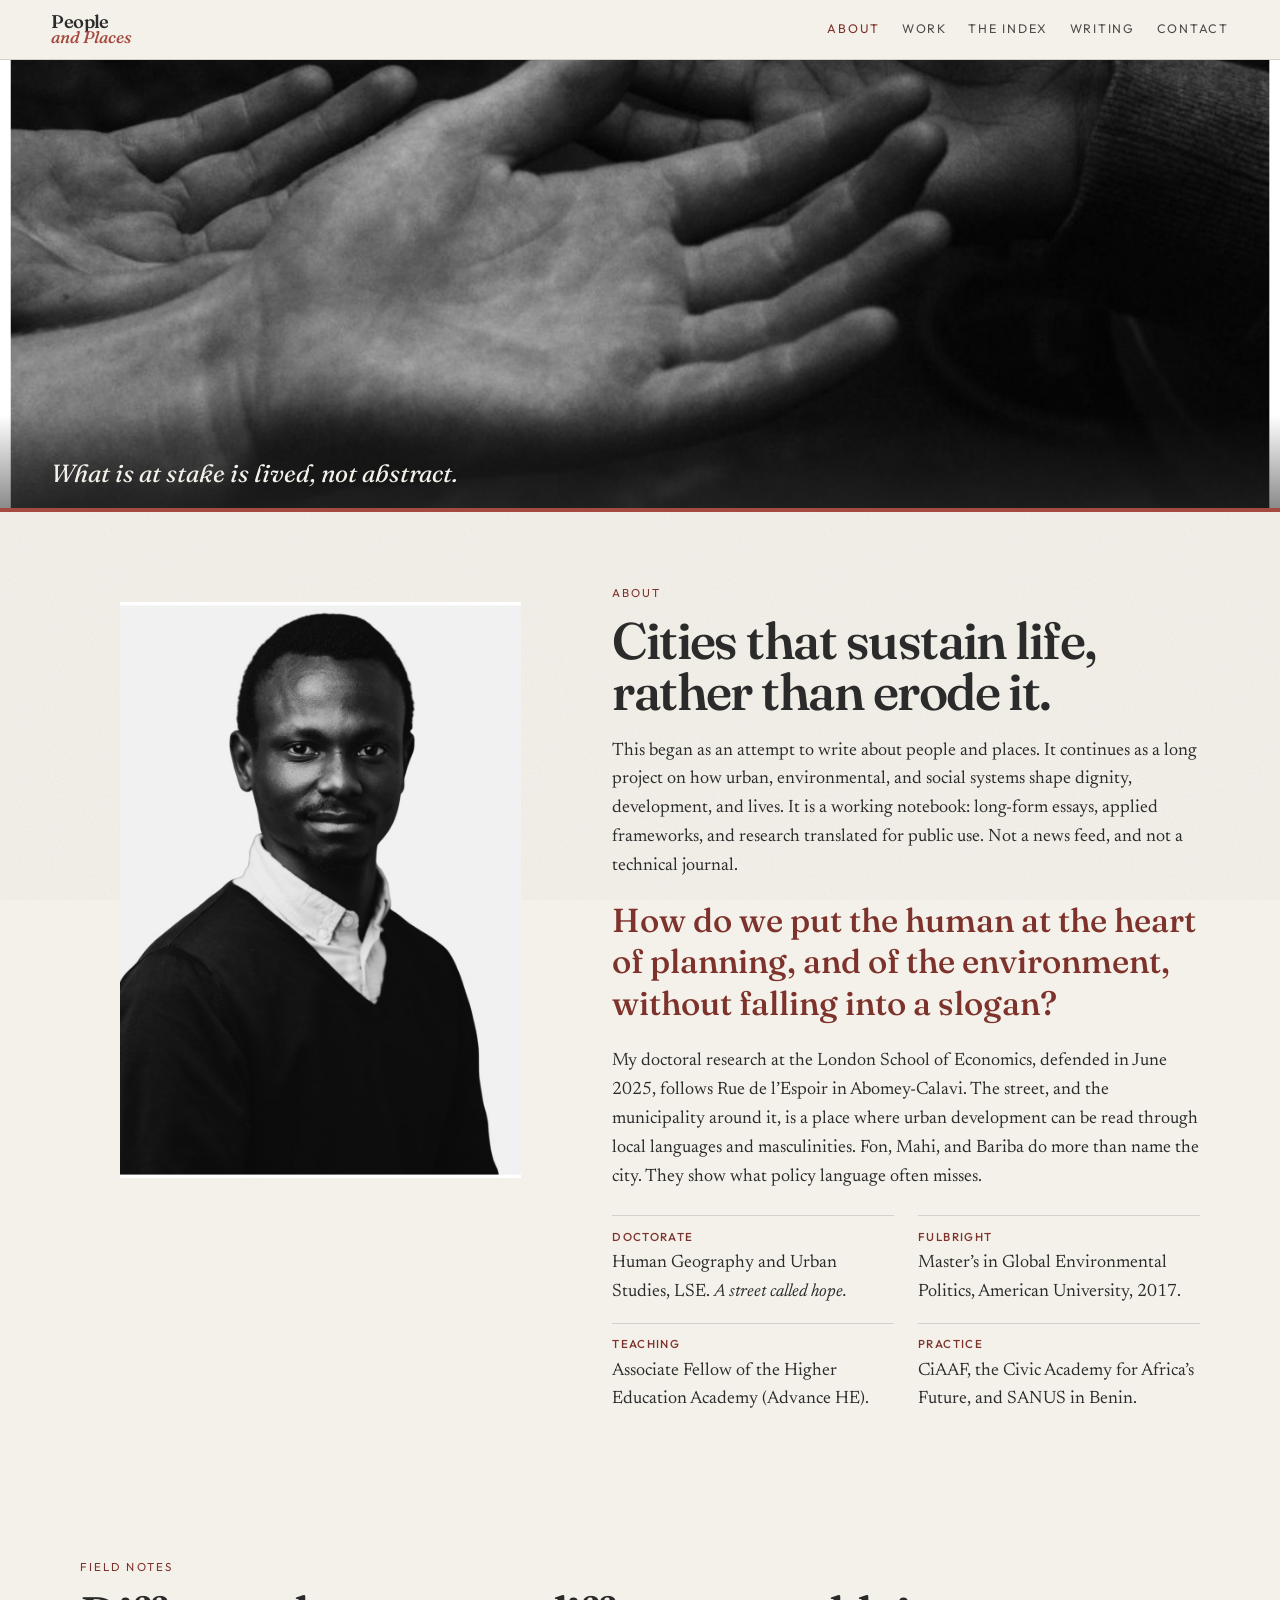
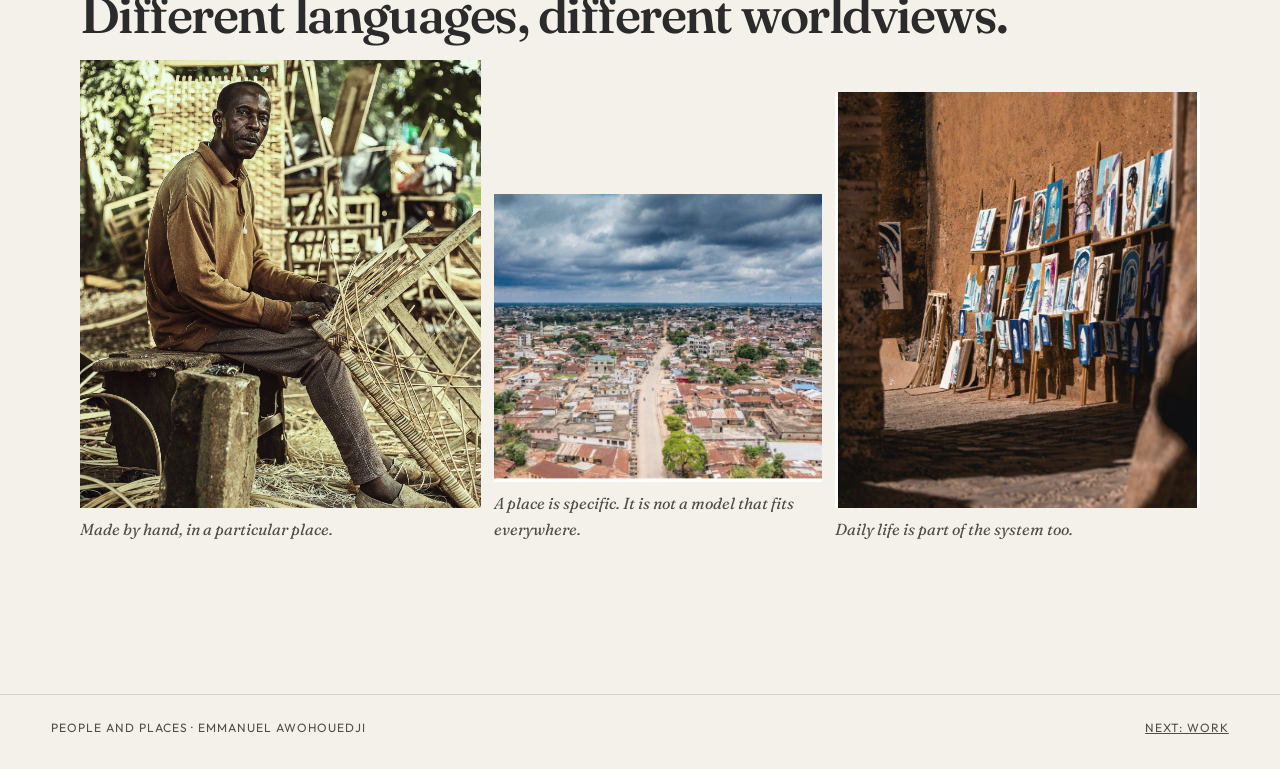
==== about.html @ 2963d398 "Add the People and Places personal site. Publish the multipage site built from the Tusso brief, with" ====
<!DOCTYPE html>
<html lang="en">
<head>
  <meta charset="utf-8">
  <meta name="viewport" content="width=device-width, initial-scale=1">
  <title>About — People and Places</title>
  <meta name="description" content="Emmanuel Awohouedji writes on people, places, and cities that sustain life. PhD in Human Geography and Urban Studies at the LSE.">
  <link rel="icon" href="favicon.svg" type="image/svg+xml">
  <link rel="preconnect" href="https://fonts.googleapis.com">
  <link rel="preconnect" href="https://fonts.gstatic.com" crossorigin>
  <link href="https://fonts.googleapis.com/css2?family=Fraunces:ital,opsz,wght@0,9..144,500;0,9..144,560;1,9..144,480;1,9..144,560&family=Newsreader:ital,opsz,wght@0,6..72,400;0,6..72,500;1,6..72,400&family=Outfit:wght@400;500&display=swap" rel="stylesheet">
  <link rel="stylesheet" href="styles.css">
</head>
<body>
  <a class="skip" href="#content">Skip to content</a>
  <header class="site">
    <a class="brand" href="index.html">
      <span class="brand-people">People</span>
      <span class="brand-places">and Places</span>
    </a>
    <button class="nav-toggle" type="button" aria-expanded="false" aria-controls="site-nav">Menu</button>
    <nav class="site-nav" id="site-nav">
      <a href="about.html" aria-current="page">About</a>
      <a href="work.html">Work</a>
      <a href="ppi.html">The Index</a>
      <a href="writing.html">Writing</a>
      <a href="contact.html">Contact</a>
    </nav>
  </header>

  <main id="content" class="page">
    <figure class="accroche">
      <img class="hands" src="assets/hands.jpg" width="952" height="1186" alt="Open hands gathered in a circle">
      <figcaption>What is at stake is lived, not abstract.</figcaption>
    </figure>
    <section>
      <div class="wrap split">
        <figure class="about-photo">
          <img src="assets/portrait-b.jpg" width="952" height="1326" alt="Emmanuel Awohouedji, in a dark sweater and white shirt">
        </figure>
        <div class="about-copy">
          <p class="section-label">About</p>
          <h2>Cities that sustain life, rather than erode it.</h2>
          <p>This began as an attempt to write about people and places. It continues as a long project on how urban, environmental, and social systems shape dignity, development, and lives. It is a working notebook: long-form essays, applied frameworks, and research translated for public use. Not a news feed, and not a technical journal.</p>
          <p class="pull">How do we put the human at the heart of planning, and of the environment, without falling into a slogan?</p>
          <p>My doctoral research at the London School of Economics, defended in June 2025, follows Rue de l’Espoir in Abomey-Calavi. The street, and the municipality around it, is a place where urban development can be read through local languages and masculinities. Fon, Mahi, and Bariba do more than name the city. They show what policy language often misses.</p>
          <ul class="facts">
            <li><strong>Doctorate</strong> Human Geography and Urban Studies, LSE. <em>A street called hope.</em></li>
            <li><strong>Fulbright</strong> Master’s in Global Environmental Politics, American University, 2017.</li>
            <li><strong>Teaching</strong> Associate Fellow of the Higher Education Academy (Advance HE).</li>
            <li><strong>Practice</strong> CiAAF, the Civic Academy for Africa’s Future, and SANUS in Benin.</li>
          </ul>
        </div>
      </div>
    </section>

    <section>
      <div class="wrap">
        <p class="section-label">Field notes</p>
        <h2>Different languages, different worldviews.</h2>
        <div class="places">
          <figure>
            <img src="assets/weaver.jpg" width="1600" height="2000" alt="A man weaving a wooden frame outdoors">
            <figcaption>Made by hand, in a particular place.</figcaption>
          </figure>
          <figure>
            <img src="assets/skyline.jpg" width="952" height="620" alt="Aerial view of a dense city of low buildings and red roofs">
            <figcaption>A place is specific. It is not a model that fits everywhere.</figcaption>
          </figure>
          <figure>
            <img src="assets/alley.jpg" width="952" height="1420" alt="Paintings displayed along a sunlit earthen wall">
            <figcaption>Daily life is part of the system too.</figcaption>
          </figure>
        </div>
      </div>
    </section>
  </main>

  <footer class="site">
    <span>People and Places · Emmanuel Awohouedji</span>
    <a href="work.html">Next: Work</a>
  </footer>
  <script src="site.js"></script>
</body>
</html>
---- styles.css ----
:root {
  --paper: #f4f1ea;
  --paper-2: #ebe4d8;
  --ink: #2b2b2b;
  --ink-soft: #514c47;
  --clay: #a44a3f;
  --clay-deep: #7d332b;
  --line: rgba(43, 43, 43, 0.16);
  --sage: #6f7d68;
  --sand: #b08968;
  --slate: #5e6d7a;
  --shadow: 0 24px 60px rgba(43, 43, 43, 0.12);
  --serif: "Fraunces", "Iowan Old Style", Palatino, serif;
  --text: "Newsreader", "Iowan Old Style", Palatino, serif;
  --sans: "Outfit", "Avenir Next", sans-serif;
  --pad: clamp(1.25rem, 4vw, 3.5rem);
  --max: 1120px;
}

* { box-sizing: border-box; }

html { scroll-behavior: smooth; }

body {
  margin: 0;
  color: var(--ink);
  background: var(--paper);
  font-family: var(--text);
  font-size: 1.125rem;
  line-height: 1.6;
  font-optical-sizing: auto;
}

body::before {
  content: "";
  pointer-events: none;
  position: fixed;
  inset: 0;
  opacity: 0.35;
  background-image: url("data:image/svg+xml,%3Csvg xmlns='http://www.w3.org/2000/svg' width='180' height='180'%3E%3Cfilter id='n'%3E%3CfeTurbulence type='fractalNoise' baseFrequency='.85' numOctaves='2' stitchTiles='stitch'/%3E%3C/filter%3E%3Crect width='180' height='180' filter='url(%23n)' opacity='.35'/%3E%3C/svg%3E");
  mix-blend-mode: multiply;
  z-index: 0;
}

a { color: inherit; }

img { max-width: 100%; display: block; }

.skip {
  position: absolute;
  left: 1rem;
  top: -4rem;
  background: var(--ink);
  color: var(--paper);
  padding: 0.6rem 0.9rem;
  z-index: 20;
}

.skip:focus { top: 1rem; }

.wrap {
  width: min(var(--max), calc(100% - var(--pad) * 2));
  margin-inline: auto;
}

header.site {
  position: sticky;
  top: 0;
  z-index: 10;
  display: flex;
  align-items: center;
  justify-content: space-between;
  gap: 1rem;
  padding: 0.85rem var(--pad);
  background: rgba(244, 241, 234, 0.9);
  backdrop-filter: blur(10px);
  border-bottom: 1px solid var(--line);
}

.brand {
  text-decoration: none;
  display: flex;
  flex-direction: column;
  line-height: 0.9;
}

.brand-people {
  font-family: var(--serif);
  font-weight: 560;
  font-size: 1.15rem;
  letter-spacing: -0.03em;
}

.brand-places {
  font-family: var(--serif);
  font-style: italic;
  font-weight: 500;
  color: var(--clay);
  font-size: 1.05rem;
}

.nav-toggle {
  display: none;
  font-family: var(--sans);
  letter-spacing: 0.12em;
  text-transform: uppercase;
  font-size: 0.72rem;
  background: transparent;
  border: 1px solid var(--ink);
  padding: 0.55rem 0.75rem;
  color: var(--ink);
}

nav.site-nav {
  display: flex;
  gap: 1.35rem;
  align-items: center;
}

nav.site-nav a {
  font-family: var(--sans);
  font-size: 0.78rem;
  letter-spacing: 0.14em;
  text-transform: uppercase;
  text-decoration: none;
  color: var(--ink-soft);
}

nav.site-nav a:hover,
nav.site-nav a[aria-current="page"] { color: var(--clay-deep); }

.accroche {
  position: relative;
  z-index: 1;
  margin: 0;
  border-bottom: 4px solid var(--clay);
}

.accroche img {
  width: 100%;
  height: clamp(15rem, 42vw, 28rem);
  object-fit: cover;
}

.accroche img.face { object-position: center 16%; }
.accroche img.hands { object-position: center 42%; }
.accroche img.boat { object-position: center 35%; }
.accroche.plain img {
  height: auto;
  max-height: 70vh;
  object-fit: contain;
  background: var(--paper);
}

.accroche.plain figcaption {
  position: static;
  background: none;
  color: var(--ink-soft);
  padding: 0.8rem var(--pad) 0;
}
.accroche img.wall { object-position: center 42%; }
.accroche img.city { object-position: center 62%; }

.accroche figcaption {
  position: absolute;
  left: 0;
  right: 0;
  bottom: 0;
  margin: 0;
  padding: 2.4rem var(--pad) 0.9rem;
  background: linear-gradient(transparent, rgba(43, 43, 43, 0.55));
  color: var(--paper);
  font-family: var(--serif);
  font-style: italic;
  font-size: clamp(1.15rem, 2vw, 1.55rem);
}

.hero {
  display: grid;
  grid-template-columns: minmax(0, 1.15fr) minmax(0, 0.85fr);
  gap: clamp(2rem, 5vw, 4.5rem);
  align-items: center;
  padding: clamp(2.5rem, 6vw, 5rem) 0 3rem;
  position: relative;
  z-index: 1;
}

.hero.solo { grid-template-columns: minmax(0, 40rem); }

.kicker {
  font-family: var(--sans);
  letter-spacing: 0.18em;
  text-transform: uppercase;
  font-size: 0.74rem;
  color: var(--clay-deep);
  margin: 0 0 1rem;
}

h1, h2, h3 { font-family: var(--serif); font-weight: 560; letter-spacing: -0.03em; }

.hero h1 {
  font-size: clamp(3.4rem, 7.4vw, 6.6rem);
  line-height: 0.88;
  margin: 0 0 1.25rem;
  font-weight: 560;
}

.hero h1 em {
  font-style: italic;
  font-weight: 480;
  color: var(--clay);
}

.lede {
  font-size: clamp(1.2rem, 2vw, 1.45rem);
  line-height: 1.45;
  max-width: 38rem;
  margin: 0 0 1.5rem;
}

.fon {
  font-family: var(--serif);
  font-style: italic;
  color: var(--ink-soft);
  margin: 1.4rem 0 0;
}

.fon span { color: var(--clay-deep); }

.actions { display: flex; flex-wrap: wrap; gap: 0.8rem; }

.btn {
  display: inline-flex;
  align-items: center;
  justify-content: center;
  text-decoration: none;
  font-family: var(--sans);
  letter-spacing: 0.08em;
  text-transform: uppercase;
  font-size: 0.75rem;
  padding: 0.9rem 1.15rem;
  border: 1px solid var(--ink);
  background: var(--ink);
  color: var(--paper);
}

.btn.ghost {
  background: transparent;
  color: var(--ink);
}

.btn:hover { background: var(--clay); border-color: var(--clay); color: #fff; }
.btn.ghost:hover { background: var(--clay); color: #fff; }

.portrait-frame {
  position: relative;
  margin-left: 1.2rem;
}

.portrait-frame::before {
  content: "";
  position: absolute;
  inset: 1.1rem -1rem -1rem 1.2rem;
  background: var(--clay);
  z-index: 0;
}

.portrait-frame img {
  position: relative;
  z-index: 1;
  width: 100%;
  height: min(72vh, 38rem);
  object-fit: cover;
  object-position: center 22%;
  filter: grayscale(1) contrast(1.05);
}

.caption {
  position: relative;
  z-index: 1;
  margin: 0.8rem 0 0;
  font-family: var(--sans);
  font-size: 0.72rem;
  letter-spacing: 0.14em;
  text-transform: uppercase;
  color: var(--ink-soft);
}

.meta-row {
  display: flex;
  flex-wrap: wrap;
  gap: 0.6rem 1.4rem;
  border-top: 1px solid var(--line);
  border-bottom: 1px solid var(--line);
  padding: 0.9rem 0;
  margin: 0;
  list-style: none;
  font-family: var(--sans);
  font-size: 0.78rem;
  letter-spacing: 0.08em;
  text-transform: uppercase;
  color: var(--ink-soft);
  position: relative;
  z-index: 1;
}

section { position: relative; z-index: 1; padding: clamp(2.5rem, 6vw, 4.5rem) 0; }

.page {
  position: relative;
  z-index: 1;
  padding-bottom: clamp(3rem, 7vw, 5rem);
}

.routes {
  list-style: none;
  margin: clamp(2rem, 5vw, 3.5rem) 0 0;
  padding: 0;
  border-top: 1px solid var(--line);
}

.routes a {
  display: grid;
  grid-template-columns: 4.5rem 1fr auto;
  gap: 1rem;
  align-items: baseline;
  text-decoration: none;
  padding: 1.15rem 0;
  border-bottom: 1px solid var(--line);
}

.routes a:hover h2 { color: var(--clay); }

.routes h2 {
  margin: 0;
  font-size: clamp(1.6rem, 2.5vw, 2.1rem);
}

.routes p { margin: 0.15rem 0 0; color: var(--ink-soft); }

.routes .go {
  font-family: var(--sans);
  font-size: 0.72rem;
  letter-spacing: 0.12em;
  text-transform: uppercase;
  color: var(--clay-deep);
}

.section-label {
  font-family: var(--sans);
  letter-spacing: 0.18em;
  text-transform: uppercase;
  font-size: 0.72rem;
  color: var(--clay-deep);
  margin: 0 0 0.8rem;
}

h2 {
  font-size: clamp(2.2rem, 4vw, 3.5rem);
  line-height: 1;
  margin: 0 0 1.2rem;
}

.split {
  display: grid;
  grid-template-columns: 0.9fr 1.1fr;
  gap: clamp(1.5rem, 4vw, 4rem);
  align-items: start;
}

.about-copy p { margin-top: 0; }

.pull {
  font-family: var(--serif);
  font-size: clamp(1.6rem, 2.6vw, 2.15rem);
  line-height: 1.25;
  font-weight: 500;
  margin: 1.5rem 0;
  color: var(--clay-deep);
}

.about-photo img {
  width: 100%;
  height: min(70vh, 36rem);
  object-fit: cover;
  object-position: center 20%;
  filter: grayscale(1);
}

.facts {
  display: grid;
  grid-template-columns: 1fr 1fr;
  gap: 1rem 1.5rem;
  margin: 1.5rem 0 0;
  padding: 0;
  list-style: none;
}

.facts li {
  border-top: 1px solid var(--line);
  padding-top: 0.7rem;
}

.facts strong {
  display: block;
  font-family: var(--sans);
  font-weight: 500;
  font-size: 0.72rem;
  letter-spacing: 0.12em;
  text-transform: uppercase;
  color: var(--clay-deep);
  margin-bottom: 0.2rem;
}

.places {
  display: grid;
  grid-template-columns: 1.1fr 0.9fr 1fr;
  gap: 0.8rem;
  align-items: end;
}

.places figure { margin: 0; }

.places img {
  width: 100%;
  height: 22rem;
  object-fit: cover;
  filter: grayscale(0.25);
}

.places figure:nth-child(1) img { height: 28rem; object-position: center 40%; }
.places figure:nth-child(2) img { height: 18rem; margin-top: 2.5rem; object-position: center 60%; }
.places figure:nth-child(3) img { height: 26rem; object-position: center 45%; }

.places figcaption {
  font-family: var(--serif);
  font-style: italic;
  font-size: 1rem;
  margin-top: 0.55rem;
  color: var(--ink-soft);
}

.work-list { display: grid; gap: 0; }

.work-item {
  display: grid;
  grid-template-columns: 5rem 1fr 16rem;
  gap: 1.5rem;
  padding: 2rem 0;
  border-top: 1px solid var(--line);
  text-decoration: none;
}

.work-item:last-child { border-bottom: 1px solid var(--line); }

.num {
  font-family: var(--serif);
  font-style: italic;
  font-size: 1.8rem;
  color: var(--clay);
}

.work-item h3 {
  margin: 0 0 0.45rem;
  font-size: 1.8rem;
}

.work-item p { margin: 0 0 0.8rem; color: var(--ink-soft); }

.work-item ul {
  margin: 0;
  padding-left: 1.1rem;
}

.work-aside {
  font-family: var(--sans);
  font-size: 0.75rem;
  letter-spacing: 0.12em;
  text-transform: uppercase;
  align-self: end;
  color: var(--clay-deep);
}

.essays { list-style: none; margin: 0; padding: 0; }

.essays li { border-top: 1px solid var(--line); }

.essays a {
  display: grid;
  grid-template-columns: 7rem 1fr;
  gap: 1rem;
  padding: 1.05rem 0;
  text-decoration: none;
}

.essays a:hover h3 { color: var(--clay); }

.essays time {
  font-family: var(--sans);
  font-size: 0.75rem;
  letter-spacing: 0.08em;
  text-transform: uppercase;
  color: var(--ink-soft);
  padding-top: 0.35rem;
}

.essays h3 {
  margin: 0;
  font-size: 1.45rem;
  font-weight: 520;
}

.essays p { margin: 0.25rem 0 0; color: var(--ink-soft); }

.pubs { margin: 2rem 0 0; padding: 0; list-style: none; }
.pubs li {
  padding: 0.7rem 0;
  border-top: 1px solid var(--line);
  font-size: 1.05rem;
}

.contact-grid {
  display: grid;
  grid-template-columns: 0.85fr 1.15fr;
  gap: clamp(1.5rem, 4vw, 4rem);
}

.contact-list { list-style: none; margin: 1rem 0 0; padding: 0; }
.contact-list a { color: var(--clay-deep); }

form {
  display: grid;
  gap: 0.85rem;
}

label {
  display: grid;
  gap: 0.3rem;
  font-family: var(--sans);
  font-size: 0.72rem;
  letter-spacing: 0.12em;
  text-transform: uppercase;
}

input, select, textarea {
  font: inherit;
  color: var(--ink);
  background: transparent;
  border: none;
  border-bottom: 1px solid var(--ink);
  padding: 0.55rem 0;
  border-radius: 0;
}

textarea { min-height: 8rem; resize: vertical; }

input:focus, select:focus, textarea:focus {
  outline: 2px solid var(--clay);
  outline-offset: 3px;
}

.form-note { font-size: 0.95rem; color: var(--ink-soft); margin: 0; }

footer.site {
  position: relative;
  z-index: 1;
  border-top: 1px solid var(--line);
  padding: 1.4rem var(--pad) 2rem;
  display: flex;
  justify-content: space-between;
  gap: 1rem;
  flex-wrap: wrap;
  font-family: var(--sans);
  font-size: 0.75rem;
  letter-spacing: 0.08em;
  text-transform: uppercase;
  color: var(--ink-soft);
}

/* PPI page */
.ppi-hero { padding: clamp(2.5rem, 6vw, 4.5rem) 0 1rem; position: relative; z-index: 1; }
.ppi-hero h1 { font-size: clamp(2.8rem, 6vw, 5rem); line-height: 0.92; margin: 0 0 1rem; max-width: 16ch; }
.ppi-intro { max-width: 42rem; }

.steps {
  display: grid;
  grid-template-columns: repeat(4, 1fr);
  gap: 1rem;
  margin: 2rem 0 0;
  padding: 0;
  list-style: none;
}

.steps li {
  background: rgba(255, 255, 255, 0.35);
  border-top: 4px solid var(--clay);
  padding: 1rem 0.9rem 1.1rem;
}

.steps li:nth-child(2) { border-color: var(--sage); }
.steps li:nth-child(3) { border-color: var(--sand); }
.steps li:nth-child(4) { border-color: var(--slate); }

.steps strong {
  display: block;
  font-family: var(--serif);
  font-size: 1.2rem;
  font-weight: 560;
  margin-bottom: 0.35rem;
}

.steps span { display: block; color: var(--ink-soft); font-size: 1rem; }

.questions { list-style: none; margin: 2rem 0 0; padding: 0; }

.questions li {
  display: grid;
  grid-template-columns: 4.5rem 1fr;
  gap: 1rem;
  padding: 1.6rem 0;
  border-top: 1px solid var(--line);
}

.q-num {
  font-family: var(--serif);
  font-style: italic;
  font-size: 2rem;
  color: var(--clay);
  line-height: 1;
}

.questions h2 {
  font-size: clamp(1.45rem, 2.4vw, 2rem);
  margin: 0 0 0.4rem;
}

.questions p { margin: 0; color: var(--ink-soft); max-width: 46rem; }

.review-band {
  margin-top: 2rem;
  background: var(--ink);
  color: var(--paper);
  padding: clamp(1.5rem, 4vw, 2.5rem);
}

.review-band h2 { color: var(--paper); }
.review-band a { color: #f0c7c1; }
.review-band .btn { background: var(--paper); color: var(--ink); border-color: var(--paper); }
.review-band .btn:hover { background: var(--clay); color: #fff; border-color: var(--clay); }

@media (max-width: 860px) {
  .nav-toggle { display: inline-flex; }
  nav.site-nav {
    display: none;
    position: absolute;
    top: 100%;
    left: 0;
    right: 0;
    flex-direction: column;
    align-items: flex-start;
    gap: 1rem;
    padding: 1.2rem var(--pad) 1.5rem;
    background: var(--paper);
    border-bottom: 1px solid var(--line);
  }
  nav.site-nav.open { display: flex; }
  .hero, .split, .places, .contact-grid, .steps, .routes a { grid-template-columns: 1fr; }
  .routes .go { display: none; }
  .work-item { grid-template-columns: 3rem 1fr; }
  .work-aside { grid-column: 2; }
  .portrait-frame { margin-left: 0; max-width: 28rem; }
  .places figure:nth-child(2) img { margin-top: 0; }
  .essays a { grid-template-columns: 1fr; gap: 0.2rem; }
  .questions li { grid-template-columns: 1fr; }
}

@media (prefers-reduced-motion: reduce) {
  html { scroll-behavior: auto; }
}

@media print {
  body::before, header.site, footer.site, .nav-toggle, .actions, .no-print { display: none !important; }
  body { background: white; }
  a { text-decoration: none; }
}
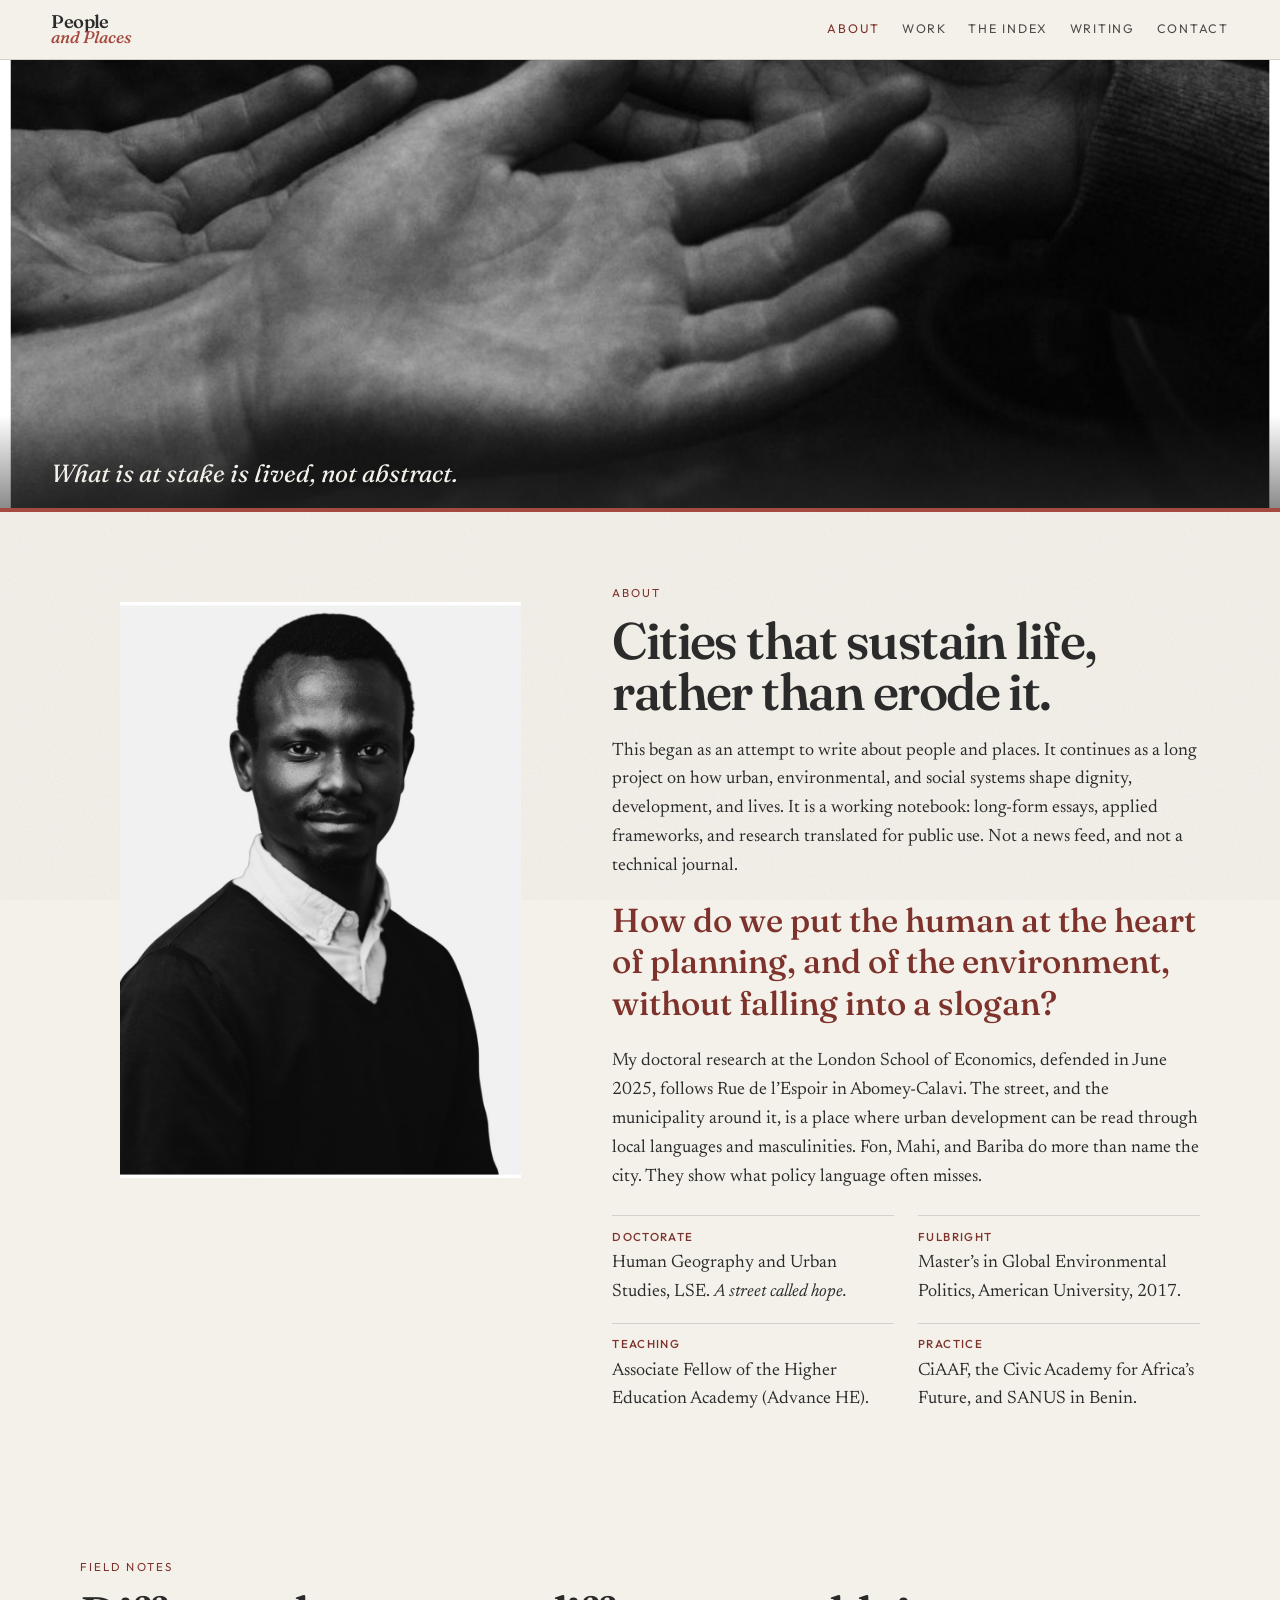
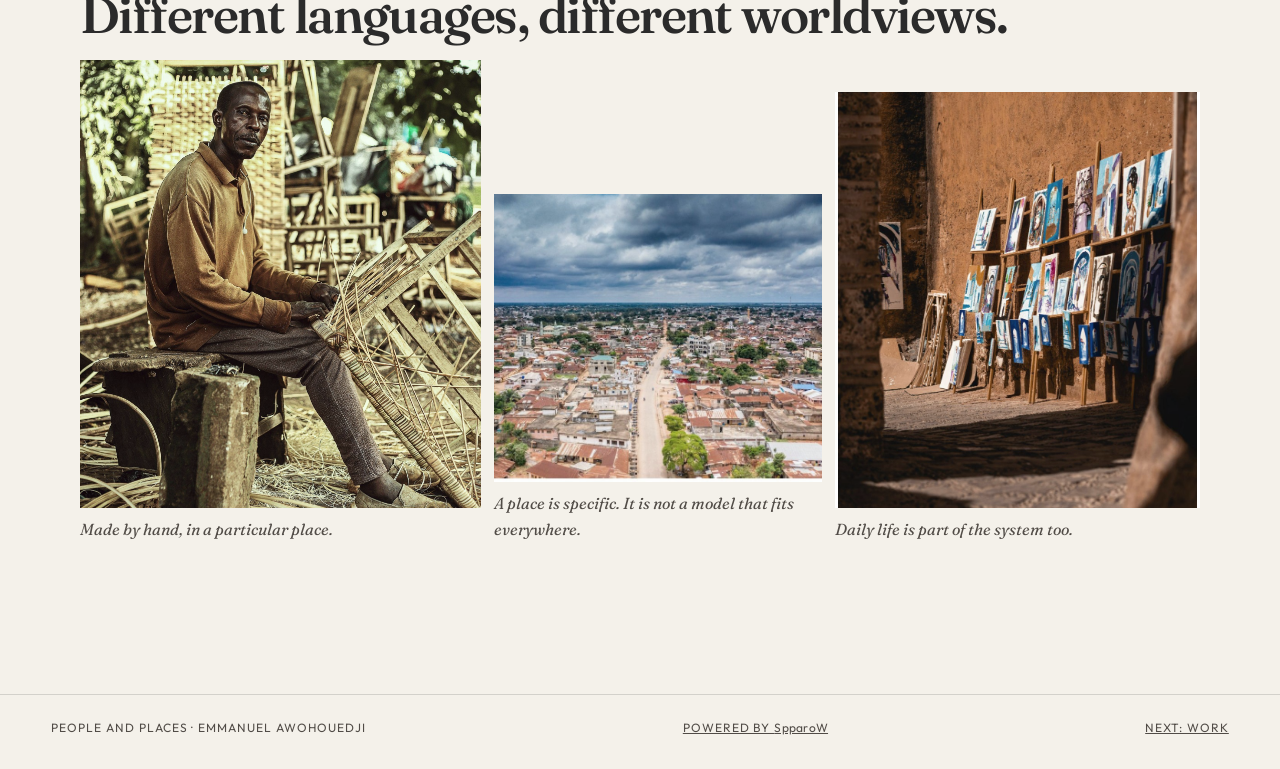
==== commit 0a5c15e0: "Credit SpparoW in the site footer. Link every page to www.spparow.org so the site shows who built it" ====
--- a/about.html
+++ b/about.html
@@ -78,6 +78,7 @@
 
   <footer class="site">
     <span>People and Places · Emmanuel Awohouedji</span>
+    <a class="credit" href="https://www.spparow.org">Powered by <span>SpparoW</span></a>
     <a href="work.html">Next: Work</a>
   </footer>
   <script src="site.js"></script>
--- a/styles.css
+++ b/styles.css
@@ -568,6 +568,7 @@
   padding: 1.4rem var(--pad) 2rem;
   display: flex;
   justify-content: space-between;
+  align-items: center;
   gap: 1rem;
   flex-wrap: wrap;
   font-family: var(--sans);
@@ -575,6 +576,15 @@
   letter-spacing: 0.08em;
   text-transform: uppercase;
   color: var(--ink-soft);
+}
+
+footer.site .credit span {
+  text-transform: none;
+  letter-spacing: 0.02em;
+}
+
+footer.site .credit:hover {
+  color: var(--clay);
 }
 
 /* PPI page */
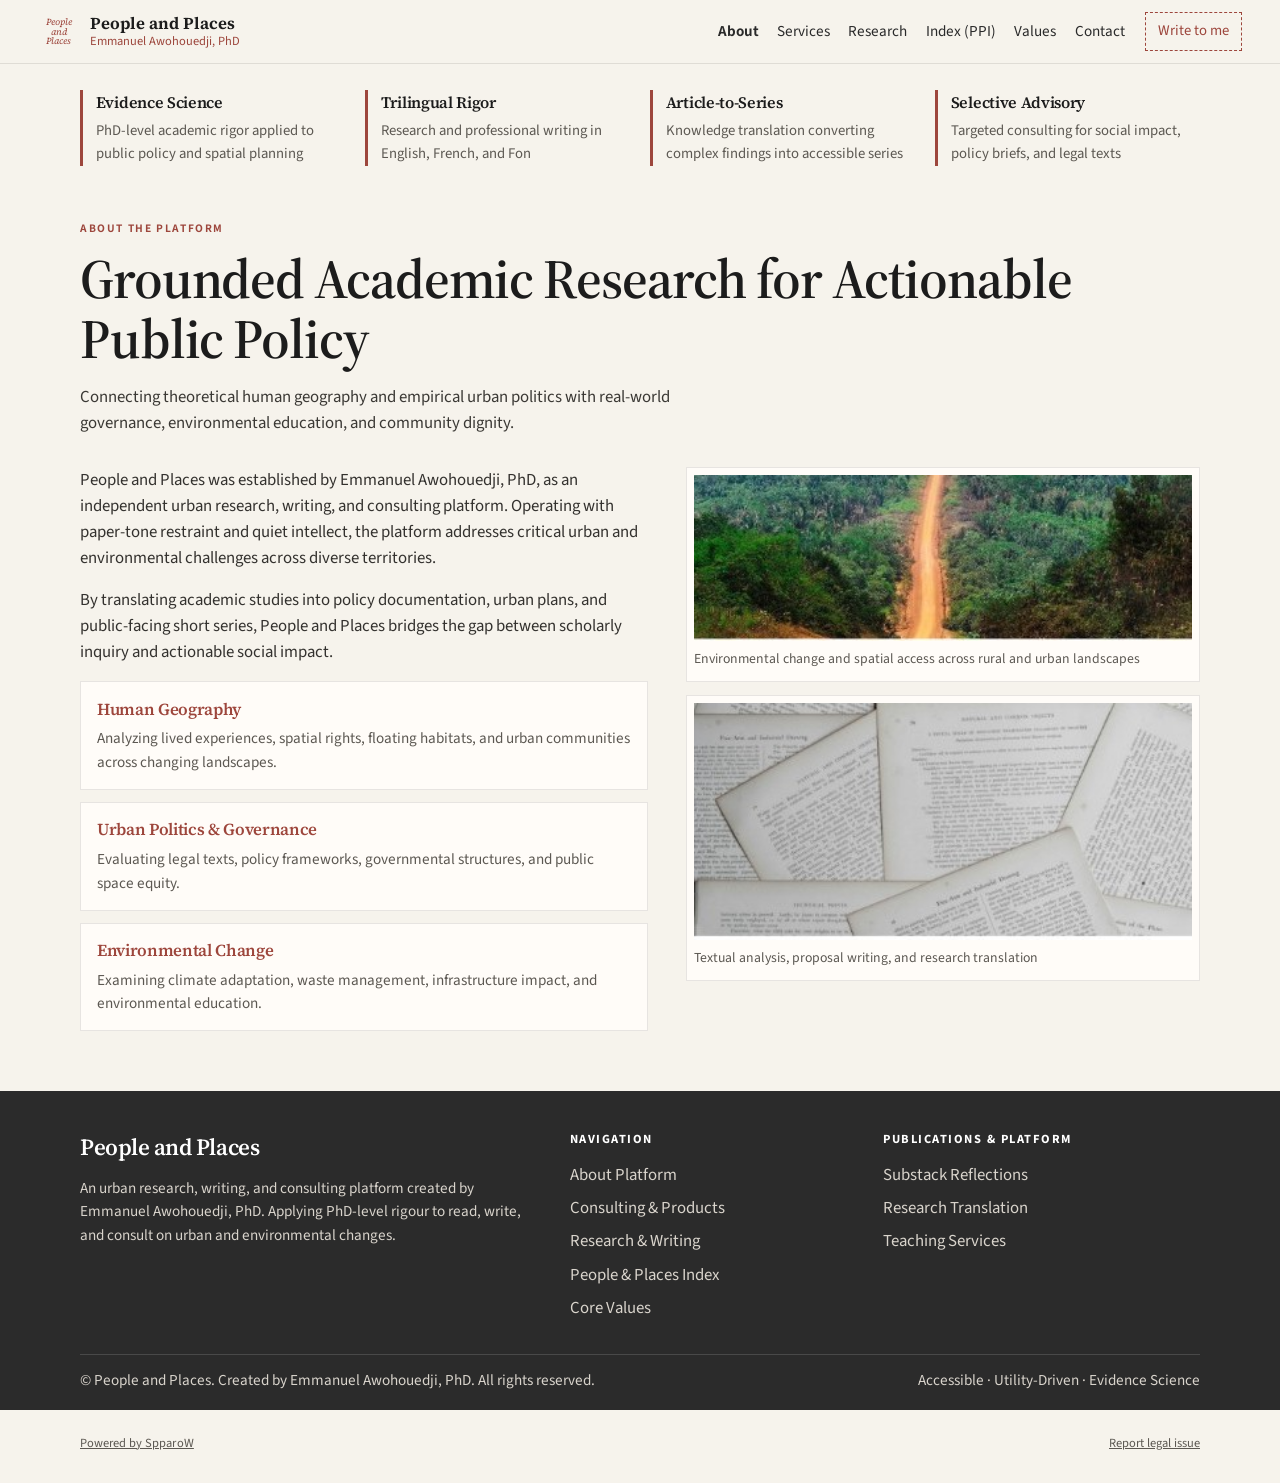
==== commit 1d2c88d7: "Rebuild the site around the new page structure. Give People and Places separate pages for services, " ====
--- a/about.html
+++ b/about.html
@@ -4,83 +4,126 @@
   <meta charset="utf-8">
   <meta name="viewport" content="width=device-width, initial-scale=1">
   <title>About — People and Places</title>
-  <meta name="description" content="Emmanuel Awohouedji writes on people, places, and cities that sustain life. PhD in Human Geography and Urban Studies at the LSE.">
+  <meta name="description" content="People and Places connects human geography and urban politics with governance, environmental education, and community dignity.">
   <link rel="icon" href="favicon.svg" type="image/svg+xml">
   <link rel="preconnect" href="https://fonts.googleapis.com">
   <link rel="preconnect" href="https://fonts.gstatic.com" crossorigin>
-  <link href="https://fonts.googleapis.com/css2?family=Fraunces:ital,opsz,wght@0,9..144,500;0,9..144,560;1,9..144,480;1,9..144,560&family=Newsreader:ital,opsz,wght@0,6..72,400;0,6..72,500;1,6..72,400&family=Outfit:wght@400;500&display=swap" rel="stylesheet">
+  <link href="https://fonts.googleapis.com/css2?family=Source+Sans+3:wght@400;600;700&family=Source+Serif+4:opsz,wght@8..60,500;8..60,600;8..60,700&display=swap" rel="stylesheet">
   <link rel="stylesheet" href="styles.css">
 </head>
 <body>
   <a class="skip" href="#content">Skip to content</a>
   <header class="site">
     <a class="brand" href="index.html">
-      <span class="brand-people">People</span>
-      <span class="brand-places">and Places</span>
+      <span class="mark">People<br>and Places</span>
+      <span class="brand-text">
+        <strong>People and Places</strong>
+        <small>Emmanuel Awohouedji, PhD</small>
+      </span>
     </a>
     <button class="nav-toggle" type="button" aria-expanded="false" aria-controls="site-nav">Menu</button>
     <nav class="site-nav" id="site-nav">
       <a href="about.html" aria-current="page">About</a>
-      <a href="work.html">Work</a>
-      <a href="ppi.html">The Index</a>
-      <a href="writing.html">Writing</a>
+      <a href="services.html">Services</a>
+      <a href="research.html">Research</a>
+      <a href="ppi.html">Index (PPI)</a>
+      <a href="values.html">Values</a>
       <a href="contact.html">Contact</a>
+      <a class="slot slot-menu" href="contact.html">Write to me</a>
     </nav>
+    <a class="slot slot-bar" href="contact.html">Write to me</a>
   </header>
 
-  <main id="content" class="page">
-    <figure class="accroche">
-      <img class="hands" src="assets/hands.jpg" width="952" height="1186" alt="Open hands gathered in a circle">
-      <figcaption>What is at stake is lived, not abstract.</figcaption>
-    </figure>
-    <section>
-      <div class="wrap split">
-        <figure class="about-photo">
-          <img src="assets/portrait-b.jpg" width="952" height="1326" alt="Emmanuel Awohouedji, in a dark sweater and white shirt">
-        </figure>
-        <div class="about-copy">
-          <p class="section-label">About</p>
-          <h2>Cities that sustain life, rather than erode it.</h2>
-          <p>This began as an attempt to write about people and places. It continues as a long project on how urban, environmental, and social systems shape dignity, development, and lives. It is a working notebook: long-form essays, applied frameworks, and research translated for public use. Not a news feed, and not a technical journal.</p>
-          <p class="pull">How do we put the human at the heart of planning, and of the environment, without falling into a slogan?</p>
-          <p>My doctoral research at the London School of Economics, defended in June 2025, follows Rue de l’Espoir in Abomey-Calavi. The street, and the municipality around it, is a place where urban development can be read through local languages and masculinities. Fon, Mahi, and Bariba do more than name the city. They show what policy language often misses.</p>
-          <ul class="facts">
-            <li><strong>Doctorate</strong> Human Geography and Urban Studies, LSE. <em>A street called hope.</em></li>
-            <li><strong>Fulbright</strong> Master’s in Global Environmental Politics, American University, 2017.</li>
-            <li><strong>Teaching</strong> Associate Fellow of the Higher Education Academy (Advance HE).</li>
-            <li><strong>Practice</strong> CiAAF, the Civic Academy for Africa’s Future, and SANUS in Benin.</li>
-          </ul>
-        </div>
-      </div>
+  <main id="content">
+    <section class="wrap pillars">
+      <article>
+        <h2>Evidence Science</h2>
+        <p>PhD-level academic rigor applied to public policy and spatial planning</p>
+      </article>
+      <article>
+        <h2>Trilingual Rigor</h2>
+        <p>Research and professional writing in English, French, and Fon</p>
+      </article>
+      <article>
+        <h2>Article-to-Series</h2>
+        <p>Knowledge translation converting complex findings into accessible series</p>
+      </article>
+      <article>
+        <h2>Selective Advisory</h2>
+        <p>Targeted consulting for social impact, policy briefs, and legal texts</p>
+      </article>
     </section>
 
-    <section>
-      <div class="wrap">
-        <p class="section-label">Field notes</p>
-        <h2>Different languages, different worldviews.</h2>
-        <div class="places">
-          <figure>
-            <img src="assets/weaver.jpg" width="1600" height="2000" alt="A man weaving a wooden frame outdoors">
-            <figcaption>Made by hand, in a particular place.</figcaption>
-          </figure>
-          <figure>
-            <img src="assets/skyline.jpg" width="952" height="620" alt="Aerial view of a dense city of low buildings and red roofs">
-            <figcaption>A place is specific. It is not a model that fits everywhere.</figcaption>
-          </figure>
-          <figure>
-            <img src="assets/alley.jpg" width="952" height="1420" alt="Paintings displayed along a sunlit earthen wall">
-            <figcaption>Daily life is part of the system too.</figcaption>
-          </figure>
-        </div>
+    <section class="wrap page-head">
+      <p class="kicker">About the platform</p>
+      <h1>Grounded Academic Research for Actionable Public Policy</h1>
+      <p class="lede">Connecting theoretical human geography and empirical urban politics with real-world governance, environmental education, and community dignity.</p>
+    </section>
+
+    <section class="wrap split">
+      <div class="prose">
+        <p>People and Places was established by Emmanuel Awohouedji, PhD, as an independent urban research, writing, and consulting platform. Operating with paper-tone restraint and quiet intellect, the platform addresses critical urban and environmental challenges across diverse territories.</p>
+        <p>By translating academic studies into policy documentation, urban plans, and public-facing short series, People and Places bridges the gap between scholarly inquiry and actionable social impact.</p>
+        <article class="domain">
+          <h3>Human Geography</h3>
+          <p>Analyzing lived experiences, spatial rights, floating habitats, and urban communities across changing landscapes.</p>
+        </article>
+        <article class="domain">
+          <h3>Urban Politics &amp; Governance</h3>
+          <p>Evaluating legal texts, policy frameworks, governmental structures, and public space equity.</p>
+        </article>
+        <article class="domain">
+          <h3>Environmental Change</h3>
+          <p>Examining climate adaptation, waste management, infrastructure impact, and environmental education.</p>
+        </article>
+      </div>
+      <div>
+        <figure class="stack-photo">
+          <img src="assets/landscape-road.jpg" width="378" height="126" alt="A red dirt road running through dense green forest">
+          <figcaption>Environmental change and spatial access across rural and urban landscapes</figcaption>
+        </figure>
+        <figure class="stack-photo">
+          <img src="assets/papers-spread.jpg" width="378" height="180" alt="Printed academic pages spread across a table">
+          <figcaption>Textual analysis, proposal writing, and research translation</figcaption>
+        </figure>
       </div>
     </section>
   </main>
 
   <footer class="site">
-    <span>People and Places · Emmanuel Awohouedji</span>
+    <div class="wrap foot-grid">
+      <div>
+        <h2>People and Places</h2>
+        <p>An urban research, writing, and consulting platform created by Emmanuel Awohouedji, PhD. Applying PhD-level rigour to read, write, and consult on urban and environmental changes.</p>
+      </div>
+      <div>
+        <h3>Navigation</h3>
+        <ul>
+          <li><a href="about.html">About Platform</a></li>
+          <li><a href="services.html">Consulting &amp; Products</a></li>
+          <li><a href="research.html">Research &amp; Writing</a></li>
+          <li><a href="ppi.html">People &amp; Places Index</a></li>
+          <li><a href="values.html">Core Values</a></li>
+        </ul>
+      </div>
+      <div>
+        <h3>Publications &amp; Platform</h3>
+        <ul>
+          <li><a href="https://emmanuelawohouedji.substack.com/">Substack Reflections</a></li>
+          <li><a href="research.html">Research Translation</a></li>
+          <li><a href="services.html#teaching">Teaching Services</a></li>
+        </ul>
+      </div>
+    </div>
+    <div class="wrap foot-bar">
+      <p>© People and Places. Created by Emmanuel Awohouedji, PhD. All rights reserved.</p>
+      <p>Accessible · Utility-Driven · Evidence Science</p>
+    </div>
+  </footer>
+  <p class="legal-row wrap">
     <a class="credit" href="https://www.spparow.org">Powered by <span>SpparoW</span></a>
-    <a href="work.html">Next: Work</a>
-  </footer>
+    <a href="mailto:emmanuel.awohouedji@gmail.com?subject=Legal%20issue">Report legal issue</a>
+  </p>
   <script src="site.js"></script>
 </body>
 </html>
--- a/styles.css
+++ b/styles.css
@@ -1,19 +1,17 @@
 :root {
-  --paper: #f4f1ea;
-  --paper-2: #ebe4d8;
-  --ink: #2b2b2b;
-  --ink-soft: #514c47;
-  --clay: #a44a3f;
+  --paper: #f6f3ec;
+  --paper-deep: #f3efe6;
+  --card: #fffcf8;
+  --ink: #1c1c1c;
+  --muted: #5c5852;
+  --clay: #9d463c;
   --clay-deep: #7d332b;
-  --line: rgba(43, 43, 43, 0.16);
-  --sage: #6f7d68;
-  --sand: #b08968;
-  --slate: #5e6d7a;
-  --shadow: 0 24px 60px rgba(43, 43, 43, 0.12);
-  --serif: "Fraunces", "Iowan Old Style", Palatino, serif;
-  --text: "Newsreader", "Iowan Old Style", Palatino, serif;
-  --sans: "Outfit", "Avenir Next", sans-serif;
-  --pad: clamp(1.25rem, 4vw, 3.5rem);
+  --footer: #2b2b2b;
+  --footer-text: #d9d4cc;
+  --line: rgba(28, 28, 28, 0.1);
+  --serif: "Source Serif 4", "Iowan Old Style", Palatino, serif;
+  --sans: "Source Sans 3", "Avenir Next", sans-serif;
+  --pad: clamp(1.1rem, 3vw, 2.4rem);
   --max: 1120px;
 }
 
@@ -25,26 +23,14 @@
   margin: 0;
   color: var(--ink);
   background: var(--paper);
-  font-family: var(--text);
-  font-size: 1.125rem;
-  line-height: 1.6;
-  font-optical-sizing: auto;
-}
-
-body::before {
-  content: "";
-  pointer-events: none;
-  position: fixed;
-  inset: 0;
-  opacity: 0.35;
-  background-image: url("data:image/svg+xml,%3Csvg xmlns='http://www.w3.org/2000/svg' width='180' height='180'%3E%3Cfilter id='n'%3E%3CfeTurbulence type='fractalNoise' baseFrequency='.85' numOctaves='2' stitchTiles='stitch'/%3E%3C/filter%3E%3Crect width='180' height='180' filter='url(%23n)' opacity='.35'/%3E%3C/svg%3E");
-  mix-blend-mode: multiply;
-  z-index: 0;
-}
+  font-family: var(--sans);
+  font-size: 1.05rem;
+  line-height: 1.55;
+}
+
+img { max-width: 100%; display: block; }
 
 a { color: inherit; }
-
-img { max-width: 100%; display: block; }
 
 .skip {
   position: absolute;
@@ -52,11 +38,11 @@
   top: -4rem;
   background: var(--ink);
   color: var(--paper);
-  padding: 0.6rem 0.9rem;
-  z-index: 20;
-}
-
-.skip:focus { top: 1rem; }
+  padding: 0.55rem 0.8rem;
+  z-index: 30;
+}
+
+.skip:focus { top: 0.75rem; }
 
 .wrap {
   width: min(var(--max), calc(100% - var(--pad) * 2));
@@ -66,600 +52,620 @@
 header.site {
   position: sticky;
   top: 0;
-  z-index: 10;
+  z-index: 20;
   display: flex;
   align-items: center;
-  justify-content: space-between;
-  gap: 1rem;
-  padding: 0.85rem var(--pad);
-  background: rgba(244, 241, 234, 0.9);
-  backdrop-filter: blur(10px);
+  gap: 1.25rem;
+  padding: 0.75rem var(--pad);
+  background: rgba(246, 243, 236, 0.94);
+  backdrop-filter: blur(12px);
   border-bottom: 1px solid var(--line);
 }
 
 .brand {
+  display: flex;
+  align-items: center;
+  gap: 0.7rem;
   text-decoration: none;
-  display: flex;
-  flex-direction: column;
-  line-height: 0.9;
-}
-
-.brand-people {
-  font-family: var(--serif);
-  font-weight: 560;
-  font-size: 1.15rem;
-  letter-spacing: -0.03em;
-}
-
-.brand-places {
+  margin-right: auto;
+}
+
+.mark {
+  width: 2.55rem;
   font-family: var(--serif);
   font-style: italic;
-  font-weight: 500;
+  font-size: 0.58rem;
+  line-height: 1.05;
   color: var(--clay);
+  text-align: center;
+}
+
+.brand-text {
+  display: flex;
+  flex-direction: column;
+  line-height: 1.05;
+}
+
+.brand-text strong {
+  font-family: var(--serif);
   font-size: 1.05rem;
+  font-weight: 650;
+}
+
+.brand-text small {
+  color: var(--clay);
+  font-size: 0.78rem;
+  margin-top: 0.12rem;
 }
 
 .nav-toggle {
   display: none;
   font-family: var(--sans);
-  letter-spacing: 0.12em;
+  letter-spacing: 0.08em;
   text-transform: uppercase;
   font-size: 0.72rem;
   background: transparent;
   border: 1px solid var(--ink);
-  padding: 0.55rem 0.75rem;
+  padding: 0.5rem 0.7rem;
   color: var(--ink);
 }
 
 nav.site-nav {
   display: flex;
-  gap: 1.35rem;
   align-items: center;
+  gap: 1.15rem;
 }
 
 nav.site-nav a {
-  font-family: var(--sans);
-  font-size: 0.78rem;
+  text-decoration: none;
+  font-size: 0.95rem;
+  color: #2a2a2a;
+}
+
+nav.site-nav a[aria-current="page"] { font-weight: 650; }
+
+.slot {
+  text-decoration: none;
+  color: var(--clay);
+  border: 1px dashed var(--clay);
+  padding: 0.45rem 0.75rem;
+  font-size: 0.92rem;
+  white-space: nowrap;
+}
+
+.slot-menu { display: none; }
+
+.kicker {
+  margin: 0 0 0.7rem;
+  color: var(--clay);
+  font-size: 0.72rem;
+  font-weight: 650;
   letter-spacing: 0.14em;
   text-transform: uppercase;
-  text-decoration: none;
-  color: var(--ink-soft);
-}
-
-nav.site-nav a:hover,
-nav.site-nav a[aria-current="page"] { color: var(--clay-deep); }
-
-.accroche {
-  position: relative;
-  z-index: 1;
-  margin: 0;
-  border-bottom: 4px solid var(--clay);
-}
-
-.accroche img {
-  width: 100%;
-  height: clamp(15rem, 42vw, 28rem);
-  object-fit: cover;
-}
-
-.accroche img.face { object-position: center 16%; }
-.accroche img.hands { object-position: center 42%; }
-.accroche img.boat { object-position: center 35%; }
-.accroche.plain img {
-  height: auto;
-  max-height: 70vh;
-  object-fit: contain;
-  background: var(--paper);
-}
-
-.accroche.plain figcaption {
-  position: static;
-  background: none;
-  color: var(--ink-soft);
-  padding: 0.8rem var(--pad) 0;
-}
-.accroche img.wall { object-position: center 42%; }
-.accroche img.city { object-position: center 62%; }
-
-.accroche figcaption {
-  position: absolute;
-  left: 0;
-  right: 0;
-  bottom: 0;
-  margin: 0;
-  padding: 2.4rem var(--pad) 0.9rem;
-  background: linear-gradient(transparent, rgba(43, 43, 43, 0.55));
-  color: var(--paper);
-  font-family: var(--serif);
-  font-style: italic;
-  font-size: clamp(1.15rem, 2vw, 1.55rem);
-}
-
-.hero {
-  display: grid;
-  grid-template-columns: minmax(0, 1.15fr) minmax(0, 0.85fr);
-  gap: clamp(2rem, 5vw, 4.5rem);
+}
+
+.kicker.bar {
+  display: flex;
   align-items: center;
-  padding: clamp(2.5rem, 6vw, 5rem) 0 3rem;
-  position: relative;
-  z-index: 1;
-}
-
-.hero.solo { grid-template-columns: minmax(0, 40rem); }
-
-.kicker {
-  font-family: var(--sans);
-  letter-spacing: 0.18em;
-  text-transform: uppercase;
-  font-size: 0.74rem;
-  color: var(--clay-deep);
+  gap: 0.65rem;
+}
+
+.kicker.bar::before {
+  content: "";
+  width: 2px;
+  height: 1.05rem;
+  background: var(--clay);
+}
+
+h1, h2, h3 { font-family: var(--serif); font-weight: 600; letter-spacing: -0.02em; }
+
+h1 {
   margin: 0 0 1rem;
-}
-
-h1, h2, h3 { font-family: var(--serif); font-weight: 560; letter-spacing: -0.03em; }
-
-.hero h1 {
-  font-size: clamp(3.4rem, 7.4vw, 6.6rem);
-  line-height: 0.88;
-  margin: 0 0 1.25rem;
-  font-weight: 560;
-}
-
-.hero h1 em {
-  font-style: italic;
-  font-weight: 480;
-  color: var(--clay);
+  font-size: clamp(2.15rem, 4.4vw, 3.45rem);
+  line-height: 1.08;
 }
 
 .lede {
-  font-size: clamp(1.2rem, 2vw, 1.45rem);
-  line-height: 1.45;
-  max-width: 38rem;
-  margin: 0 0 1.5rem;
-}
-
-.fon {
-  font-family: var(--serif);
-  font-style: italic;
-  color: var(--ink-soft);
-  margin: 1.4rem 0 0;
-}
-
-.fon span { color: var(--clay-deep); }
-
-.actions { display: flex; flex-wrap: wrap; gap: 0.8rem; }
+  margin: 0 0 1.4rem;
+  max-width: 40rem;
+  color: #3a3834;
+  font-size: 1.05rem;
+}
 
 .btn {
   display: inline-flex;
   align-items: center;
-  justify-content: center;
+  gap: 0.45rem;
+  background: var(--clay);
+  color: #fff;
   text-decoration: none;
+  border: 0;
+  padding: 0.72rem 1rem;
   font-family: var(--sans);
-  letter-spacing: 0.08em;
+  font-size: 0.95rem;
+  cursor: pointer;
+}
+
+.btn:hover { background: var(--clay-deep); }
+
+.btn.light {
+  background: #fff;
+  color: var(--ink);
+}
+
+.btn.light:hover { background: var(--paper); }
+
+.hero {
+  display: grid;
+  grid-template-columns: minmax(0, 1.15fr) minmax(16rem, 0.85fr);
+  gap: clamp(1.5rem, 4vw, 3.5rem);
+  align-items: center;
+  padding: clamp(2.2rem, 5vw, 3.6rem) 0 2.5rem;
+}
+
+.identity {
+  margin-top: 1.5rem;
+  background: var(--card);
+  border: 1px solid var(--line);
+  padding: 0.85rem 1rem;
+}
+
+.identity strong { display: block; font-size: 0.98rem; }
+
+.identity span {
+  display: block;
+  margin-top: 0.2rem;
+  color: var(--muted);
+  font-size: 0.92rem;
+}
+
+.hero-photo {
+  margin: 0;
+  background: var(--card);
+  border: 1px solid var(--line);
+  padding: 0.55rem 0.55rem 0.7rem;
+}
+
+.hero-photo img {
+  width: 100%;
+  height: auto;
+}
+
+.hero-photo figcaption {
+  display: flex;
+  justify-content: space-between;
+  gap: 1rem;
+  margin-top: 0.65rem;
+  font-size: 0.82rem;
+  color: var(--muted);
+}
+
+.hero-photo figcaption a { color: var(--ink); }
+
+.pillars {
+  display: grid;
+  grid-template-columns: repeat(4, 1fr);
+  gap: 1.25rem;
+  padding: 1.6rem 0 0.4rem;
+}
+
+.pillars article {
+  border-left: 3px solid var(--clay);
+  padding-left: 0.8rem;
+}
+
+.pillars h2 {
+  margin: 0 0 0.35rem;
+  font-size: 1rem;
+}
+
+.pillars p {
+  margin: 0;
+  color: var(--muted);
+  font-size: 0.92rem;
+}
+
+.page-head { padding: clamp(2rem, 4vw, 3rem) 0 0.5rem; }
+
+.split {
+  display: grid;
+  grid-template-columns: minmax(0, 1.05fr) minmax(16rem, 0.95fr);
+  gap: clamp(1.25rem, 3vw, 2.4rem);
+  align-items: start;
+  padding-bottom: 3rem;
+}
+
+.prose p { margin: 0 0 1rem; color: #33312e; }
+
+.domain {
+  border: 1px solid var(--line);
+  background: var(--card);
+  padding: 0.9rem 1rem;
+  margin: 0 0 0.75rem;
+}
+
+.domain h3 {
+  margin: 0 0 0.3rem;
+  color: var(--clay);
+  font-size: 1.05rem;
+}
+
+.domain p { margin: 0; color: var(--muted); font-size: 0.95rem; }
+
+.stack-photo {
+  margin: 0 0 0.85rem;
+  background: var(--card);
+  border: 1px solid var(--line);
+  padding: 0.45rem 0.45rem 0.65rem;
+}
+
+.stack-photo img {
+  width: 100%;
+  height: auto;
+}
+
+.stack-photo figcaption {
+  margin-top: 0.5rem;
+  font-size: 0.86rem;
+  color: var(--muted);
+}
+
+.services {
+  display: grid;
+  grid-template-columns: repeat(3, 1fr);
+  gap: 1rem;
+  padding-bottom: 3rem;
+}
+
+.service {
+  background: var(--card);
+  border: 1px solid var(--line);
+  min-width: 0;
+}
+
+.service img {
+  width: 100%;
+  height: auto;
+}
+
+.service div { padding: 0.95rem 1rem 1.15rem; }
+
+.service .label {
+  margin: 0 0 0.35rem;
+  color: var(--clay);
+  font-size: 0.72rem;
+  font-weight: 700;
+  letter-spacing: 0.12em;
   text-transform: uppercase;
-  font-size: 0.75rem;
-  padding: 0.9rem 1.15rem;
+}
+
+.service h2 {
+  margin: 0 0 0.45rem;
+  font-size: 1.25rem;
+  line-height: 1.2;
+}
+
+.service p { margin: 0; color: var(--muted); font-size: 0.95rem; }
+
+.paper-shot {
+  margin: 0;
+  background: var(--card);
+  border: 1px solid var(--line);
+  padding: 0.7rem;
+}
+
+.paper-shot img { width: 100%; height: auto; }
+
+.paper-shot figcaption {
+  margin-top: 0.7rem;
+  font-size: 0.92rem;
+  color: var(--muted);
+}
+
+.lang-switch {
+  display: flex;
+  flex-wrap: wrap;
+  gap: 0.45rem;
+  margin: 1rem 0;
+}
+
+.lang-switch button {
+  font-family: var(--sans);
+  font-size: 0.92rem;
+  background: #fff;
+  border: 1px solid #cfc8be;
+  padding: 0.4rem 0.7rem;
+  cursor: pointer;
+  color: var(--ink);
+}
+
+.lang-switch button[aria-selected="true"] {
+  border-color: var(--ink);
+  background: var(--paper-deep);
+}
+
+.lang-panel[hidden] { display: none; }
+
+.lang-panel p { margin: 0 0 0.7rem; color: #33312e; }
+
+.outline {
+  display: inline-flex;
+  margin-top: 0.4rem;
+  text-decoration: none;
   border: 1px solid var(--ink);
-  background: var(--ink);
-  color: var(--paper);
-}
-
-.btn.ghost {
-  background: transparent;
-  color: var(--ink);
-}
-
-.btn:hover { background: var(--clay); border-color: var(--clay); color: #fff; }
-.btn.ghost:hover { background: var(--clay); color: #fff; }
-
-.portrait-frame {
+  padding: 0.65rem 0.9rem;
+  background: #fff;
+}
+
+.essays {
+  list-style: none;
+  margin: 0;
+  padding: 0 0 2.5rem;
+}
+
+.essays a {
+  display: grid;
+  grid-template-columns: 5.5rem 1fr;
+  gap: 1rem;
+  text-decoration: none;
+  border-top: 1px solid var(--line);
+  padding: 0.9rem 0;
+}
+
+.essays time { color: var(--clay); font-size: 0.88rem; }
+
+.essays h3 { margin: 0 0 0.2rem; font-size: 1.15rem; }
+
+.essays p { margin: 0; color: var(--muted); }
+
+.pubs { color: #33312e; padding-bottom: 2rem; }
+
+.pubs a { color: var(--clay-deep); }
+
+.ppi-layout {
+  display: grid;
+  grid-template-columns: minmax(0, 0.9fr) minmax(0, 1.1fr);
+  gap: 1.25rem;
+  align-items: start;
+  padding-bottom: 2.5rem;
+}
+
+.ppi-sheet {
+  background: #f3efe6;
+  border: 1px solid var(--line);
+  padding: 1.1rem 1rem 1.2rem;
+  font-size: 0.84rem;
+  line-height: 1.35;
+}
+
+.ppi-sheet h2 {
+  margin: 0;
+  text-align: center;
+  font-size: 1rem;
+}
+
+.ppi-sheet .sheet-kicker {
+  margin: 0.15rem 0 0.7rem;
+  text-align: center;
+  color: var(--clay);
+  font-weight: 700;
+  font-size: 0.78rem;
+}
+
+.ppi-sheet ol { margin: 0; padding-left: 1.1rem; }
+
+.ppi-sheet li { margin: 0 0 0.55rem; }
+
+.ppi-sheet strong { display: block; font-size: 0.78rem; letter-spacing: 0.01em; }
+
+.ppi-side h2 {
+  margin: 0.2rem 0 0.7rem;
+  font-size: clamp(1.8rem, 3vw, 2.4rem);
+  line-height: 1.12;
+}
+
+.checks {
+  margin: 0 0 1.2rem;
+  padding: 0;
+  list-style: none;
+}
+
+.checks li {
   position: relative;
-  margin-left: 1.2rem;
-}
-
-.portrait-frame::before {
+  padding-left: 1rem;
+  margin: 0 0 0.55rem;
+  color: #33312e;
+}
+
+.checks li::before {
   content: "";
   position: absolute;
-  inset: 1.1rem -1rem -1rem 1.2rem;
+  left: 0;
+  top: 0.55rem;
+  width: 0.35rem;
+  height: 0.35rem;
   background: var(--clay);
-  z-index: 0;
-}
-
-.portrait-frame img {
-  position: relative;
-  z-index: 1;
-  width: 100%;
-  height: min(72vh, 38rem);
-  object-fit: cover;
-  object-position: center 22%;
-  filter: grayscale(1) contrast(1.05);
-}
-
-.caption {
-  position: relative;
-  z-index: 1;
-  margin: 0.8rem 0 0;
-  font-family: var(--sans);
-  font-size: 0.72rem;
-  letter-spacing: 0.14em;
-  text-transform: uppercase;
-  color: var(--ink-soft);
-}
-
-.meta-row {
-  display: flex;
-  flex-wrap: wrap;
-  gap: 0.6rem 1.4rem;
-  border-top: 1px solid var(--line);
-  border-bottom: 1px solid var(--line);
-  padding: 0.9rem 0;
-  margin: 0;
-  list-style: none;
-  font-family: var(--sans);
-  font-size: 0.78rem;
-  letter-spacing: 0.08em;
-  text-transform: uppercase;
-  color: var(--ink-soft);
-  position: relative;
-  z-index: 1;
-}
-
-section { position: relative; z-index: 1; padding: clamp(2.5rem, 6vw, 4.5rem) 0; }
-
-.page {
-  position: relative;
-  z-index: 1;
-  padding-bottom: clamp(3rem, 7vw, 5rem);
-}
-
-.routes {
-  list-style: none;
-  margin: clamp(2rem, 5vw, 3.5rem) 0 0;
-  padding: 0;
-  border-top: 1px solid var(--line);
-}
-
-.routes a {
-  display: grid;
-  grid-template-columns: 4.5rem 1fr auto;
-  gap: 1rem;
-  align-items: baseline;
-  text-decoration: none;
-  padding: 1.15rem 0;
-  border-bottom: 1px solid var(--line);
-}
-
-.routes a:hover h2 { color: var(--clay); }
-
-.routes h2 {
-  margin: 0;
-  font-size: clamp(1.6rem, 2.5vw, 2.1rem);
-}
-
-.routes p { margin: 0.15rem 0 0; color: var(--ink-soft); }
-
-.routes .go {
-  font-family: var(--sans);
-  font-size: 0.72rem;
-  letter-spacing: 0.12em;
-  text-transform: uppercase;
-  color: var(--clay-deep);
-}
-
-.section-label {
-  font-family: var(--sans);
-  letter-spacing: 0.18em;
-  text-transform: uppercase;
-  font-size: 0.72rem;
-  color: var(--clay-deep);
-  margin: 0 0 0.8rem;
-}
-
-h2 {
-  font-size: clamp(2.2rem, 4vw, 3.5rem);
-  line-height: 1;
-  margin: 0 0 1.2rem;
-}
-
-.split {
-  display: grid;
-  grid-template-columns: 0.9fr 1.1fr;
-  gap: clamp(1.5rem, 4vw, 4rem);
-  align-items: start;
-}
-
-.about-copy p { margin-top: 0; }
-
-.pull {
-  font-family: var(--serif);
-  font-size: clamp(1.6rem, 2.6vw, 2.15rem);
-  line-height: 1.25;
-  font-weight: 500;
-  margin: 1.5rem 0;
-  color: var(--clay-deep);
-}
-
-.about-photo img {
-  width: 100%;
-  height: min(70vh, 36rem);
-  object-fit: cover;
-  object-position: center 20%;
-  filter: grayscale(1);
-}
-
-.facts {
-  display: grid;
-  grid-template-columns: 1fr 1fr;
-  gap: 1rem 1.5rem;
-  margin: 1.5rem 0 0;
+}
+
+main > section.wrap:last-child { padding-bottom: 3rem; }
+
+.steps {
+  display: grid;
+  grid-template-columns: repeat(4, 1fr);
+  gap: 0.8rem;
+  margin: 0 0 1rem;
   padding: 0;
   list-style: none;
 }
 
-.facts li {
-  border-top: 1px solid var(--line);
-  padding-top: 0.7rem;
-}
-
-.facts strong {
+.steps li {
+  background: var(--card);
+  border-top: 3px solid var(--clay);
+  padding: 0.8rem 0.75rem;
+  font-size: 0.92rem;
+}
+
+.steps strong { display: block; margin-bottom: 0.25rem; }
+
+.values {
+  display: grid;
+  grid-template-columns: repeat(3, 1fr);
+  gap: 0.9rem;
+  padding: 0.4rem 0 3rem;
+}
+
+.value {
+  background: #f3efe6;
+  border-left: 4px solid var(--clay);
+  padding: 1.15rem 1rem 1.25rem;
+}
+
+.value h2 { margin: 0 0 0.4rem; font-size: 1.2rem; }
+
+.value p { margin: 0; color: #4a4742; font-size: 0.95rem; }
+
+.engage {
+  background: var(--clay);
+  color: #fff;
+  margin-top: 1rem;
+}
+
+.engage-grid {
+  display: grid;
+  grid-template-columns: minmax(0, 1.2fr) minmax(16rem, 0.8fr);
+  gap: 1.5rem;
+  padding: clamp(1.6rem, 4vw, 2.4rem) 0;
+  align-items: center;
+}
+
+.engage h2 {
+  margin: 0 0 0.6rem;
+  font-size: clamp(1.8rem, 3vw, 2.5rem);
+}
+
+.engage p { margin: 0 0 1.1rem; max-width: 38rem; }
+
+.engage-note {
+  border: 1px solid rgba(255, 255, 255, 0.35);
+  padding: 1rem 1.05rem;
+  background: rgba(255, 255, 255, 0.06);
+}
+
+.engage-note h3 { margin: 0 0 0.7rem; font-size: 1.05rem; }
+
+.engage-note p { margin: 0 0 0.45rem; font-size: 0.95rem; }
+
+.engage-note strong { font-weight: 650; }
+
+.contact-grid {
+  display: grid;
+  grid-template-columns: minmax(0, 0.9fr) minmax(0, 1.1fr);
+  gap: 2rem;
+  padding-bottom: 3rem;
+}
+
+.contact-list { padding-left: 1.1rem; }
+
+.contact-list a { color: var(--clay-deep); }
+
+form label {
   display: block;
+  margin: 0 0 0.85rem;
+  font-size: 0.75rem;
+  letter-spacing: 0.1em;
+  text-transform: uppercase;
+}
+
+input, select, textarea {
+  display: block;
+  width: 100%;
+  margin-top: 0.35rem;
   font-family: var(--sans);
-  font-weight: 500;
-  font-size: 0.72rem;
-  letter-spacing: 0.12em;
-  text-transform: uppercase;
-  color: var(--clay-deep);
-  margin-bottom: 0.2rem;
-}
-
-.places {
-  display: grid;
-  grid-template-columns: 1.1fr 0.9fr 1fr;
-  gap: 0.8rem;
-  align-items: end;
-}
-
-.places figure { margin: 0; }
-
-.places img {
-  width: 100%;
-  height: 22rem;
-  object-fit: cover;
-  filter: grayscale(0.25);
-}
-
-.places figure:nth-child(1) img { height: 28rem; object-position: center 40%; }
-.places figure:nth-child(2) img { height: 18rem; margin-top: 2.5rem; object-position: center 60%; }
-.places figure:nth-child(3) img { height: 26rem; object-position: center 45%; }
-
-.places figcaption {
-  font-family: var(--serif);
-  font-style: italic;
   font-size: 1rem;
-  margin-top: 0.55rem;
-  color: var(--ink-soft);
-}
-
-.work-list { display: grid; gap: 0; }
-
-.work-item {
-  display: grid;
-  grid-template-columns: 5rem 1fr 16rem;
-  gap: 1.5rem;
-  padding: 2rem 0;
-  border-top: 1px solid var(--line);
-  text-decoration: none;
-}
-
-.work-item:last-child { border-bottom: 1px solid var(--line); }
-
-.num {
-  font-family: var(--serif);
-  font-style: italic;
-  font-size: 1.8rem;
-  color: var(--clay);
-}
-
-.work-item h3 {
-  margin: 0 0 0.45rem;
-  font-size: 1.8rem;
-}
-
-.work-item p { margin: 0 0 0.8rem; color: var(--ink-soft); }
-
-.work-item ul {
-  margin: 0;
-  padding-left: 1.1rem;
-}
-
-.work-aside {
-  font-family: var(--sans);
-  font-size: 0.75rem;
-  letter-spacing: 0.12em;
-  text-transform: uppercase;
-  align-self: end;
-  color: var(--clay-deep);
-}
-
-.essays { list-style: none; margin: 0; padding: 0; }
-
-.essays li { border-top: 1px solid var(--line); }
-
-.essays a {
-  display: grid;
-  grid-template-columns: 7rem 1fr;
-  gap: 1rem;
-  padding: 1.05rem 0;
-  text-decoration: none;
-}
-
-.essays a:hover h3 { color: var(--clay); }
-
-.essays time {
-  font-family: var(--sans);
-  font-size: 0.75rem;
-  letter-spacing: 0.08em;
-  text-transform: uppercase;
-  color: var(--ink-soft);
-  padding-top: 0.35rem;
-}
-
-.essays h3 {
-  margin: 0;
-  font-size: 1.45rem;
-  font-weight: 520;
-}
-
-.essays p { margin: 0.25rem 0 0; color: var(--ink-soft); }
-
-.pubs { margin: 2rem 0 0; padding: 0; list-style: none; }
-.pubs li {
-  padding: 0.7rem 0;
-  border-top: 1px solid var(--line);
-  font-size: 1.05rem;
-}
-
-.contact-grid {
-  display: grid;
-  grid-template-columns: 0.85fr 1.15fr;
-  gap: clamp(1.5rem, 4vw, 4rem);
-}
-
-.contact-list { list-style: none; margin: 1rem 0 0; padding: 0; }
-.contact-list a { color: var(--clay-deep); }
-
-form {
-  display: grid;
-  gap: 0.85rem;
-}
-
-label {
-  display: grid;
-  gap: 0.3rem;
-  font-family: var(--sans);
-  font-size: 0.72rem;
-  letter-spacing: 0.12em;
-  text-transform: uppercase;
-}
-
-input, select, textarea {
-  font: inherit;
   color: var(--ink);
   background: transparent;
-  border: none;
+  border: 0;
   border-bottom: 1px solid var(--ink);
-  padding: 0.55rem 0;
+  padding: 0.45rem 0;
   border-radius: 0;
-}
-
-textarea { min-height: 8rem; resize: vertical; }
+  text-transform: none;
+  letter-spacing: 0;
+}
+
+textarea { min-height: 7rem; resize: vertical; }
 
 input:focus, select:focus, textarea:focus {
   outline: 2px solid var(--clay);
   outline-offset: 3px;
 }
 
-.form-note { font-size: 0.95rem; color: var(--ink-soft); margin: 0; }
+.form-note { font-size: 0.92rem; color: var(--muted); }
 
 footer.site {
-  position: relative;
-  z-index: 1;
-  border-top: 1px solid var(--line);
-  padding: 1.4rem var(--pad) 2rem;
+  background: var(--footer);
+  color: var(--footer-text);
+  padding: 2.4rem 0 0;
+}
+
+.foot-grid {
+  display: grid;
+  grid-template-columns: 1.3fr 0.8fr 0.9fr;
+  gap: 2rem;
+  padding-bottom: 1.6rem;
+}
+
+footer.site h2 {
+  margin: 0 0 0.7rem;
+  color: #fff;
+  font-size: 1.45rem;
+}
+
+footer.site h3 {
+  margin: 0 0 0.8rem;
+  color: #fff;
+  font-family: var(--sans);
+  font-size: 0.78rem;
+  font-weight: 700;
+  letter-spacing: 0.12em;
+  text-transform: uppercase;
+}
+
+footer.site p { margin: 0; font-size: 0.95rem; }
+
+footer.site ul { list-style: none; margin: 0; padding: 0; }
+
+footer.site li { margin: 0 0 0.45rem; }
+
+footer.site a { text-decoration: none; }
+
+footer.site a:hover { text-decoration: underline; }
+
+.foot-bar {
   display: flex;
   justify-content: space-between;
-  align-items: center;
   gap: 1rem;
   flex-wrap: wrap;
-  font-family: var(--sans);
-  font-size: 0.75rem;
-  letter-spacing: 0.08em;
-  text-transform: uppercase;
-  color: var(--ink-soft);
-}
-
-footer.site .credit span {
-  text-transform: none;
-  letter-spacing: 0.02em;
-}
-
-footer.site .credit:hover {
-  color: var(--clay);
-}
-
-/* PPI page */
-.ppi-hero { padding: clamp(2.5rem, 6vw, 4.5rem) 0 1rem; position: relative; z-index: 1; }
-.ppi-hero h1 { font-size: clamp(2.8rem, 6vw, 5rem); line-height: 0.92; margin: 0 0 1rem; max-width: 16ch; }
-.ppi-intro { max-width: 42rem; }
-
-.steps {
-  display: grid;
-  grid-template-columns: repeat(4, 1fr);
+  border-top: 1px solid rgba(255, 255, 255, 0.14);
+  padding: 0.9rem 0 1.1rem;
+  font-size: 0.82rem;
+}
+
+.legal-row {
+  display: flex;
+  justify-content: space-between;
   gap: 1rem;
-  margin: 2rem 0 0;
-  padding: 0;
-  list-style: none;
-}
-
-.steps li {
-  background: rgba(255, 255, 255, 0.35);
-  border-top: 4px solid var(--clay);
-  padding: 1rem 0.9rem 1.1rem;
-}
-
-.steps li:nth-child(2) { border-color: var(--sage); }
-.steps li:nth-child(3) { border-color: var(--sand); }
-.steps li:nth-child(4) { border-color: var(--slate); }
-
-.steps strong {
-  display: block;
-  font-family: var(--serif);
-  font-size: 1.2rem;
-  font-weight: 560;
-  margin-bottom: 0.35rem;
-}
-
-.steps span { display: block; color: var(--ink-soft); font-size: 1rem; }
-
-.questions { list-style: none; margin: 2rem 0 0; padding: 0; }
-
-.questions li {
-  display: grid;
-  grid-template-columns: 4.5rem 1fr;
-  gap: 1rem;
-  padding: 1.6rem 0;
-  border-top: 1px solid var(--line);
-}
-
-.q-num {
-  font-family: var(--serif);
-  font-style: italic;
-  font-size: 2rem;
-  color: var(--clay);
-  line-height: 1;
-}
-
-.questions h2 {
-  font-size: clamp(1.45rem, 2.4vw, 2rem);
-  margin: 0 0 0.4rem;
-}
-
-.questions p { margin: 0; color: var(--ink-soft); max-width: 46rem; }
-
-.review-band {
-  margin-top: 2rem;
-  background: var(--ink);
-  color: var(--paper);
-  padding: clamp(1.5rem, 4vw, 2.5rem);
-}
-
-.review-band h2 { color: var(--paper); }
-.review-band a { color: #f0c7c1; }
-.review-band .btn { background: var(--paper); color: var(--ink); border-color: var(--paper); }
-.review-band .btn:hover { background: var(--clay); color: #fff; border-color: var(--clay); }
-
-@media (max-width: 860px) {
+  padding: 0.7rem 0 1.1rem;
+  font-size: 0.78rem;
+  color: var(--muted);
+}
+
+.legal-row a { color: var(--muted); }
+
+.credit span { letter-spacing: 0.01em; }
+
+@media (max-width: 980px) {
   .nav-toggle { display: inline-flex; }
+
   nav.site-nav {
     display: none;
     position: absolute;
@@ -668,28 +674,32 @@
     right: 0;
     flex-direction: column;
     align-items: flex-start;
-    gap: 1rem;
-    padding: 1.2rem var(--pad) 1.5rem;
+    gap: 0.85rem;
+    padding: 1rem var(--pad) 1.2rem;
     background: var(--paper);
     border-bottom: 1px solid var(--line);
   }
+
   nav.site-nav.open { display: flex; }
-  .hero, .split, .places, .contact-grid, .steps, .routes a { grid-template-columns: 1fr; }
-  .routes .go { display: none; }
-  .work-item { grid-template-columns: 3rem 1fr; }
-  .work-aside { grid-column: 2; }
-  .portrait-frame { margin-left: 0; max-width: 28rem; }
-  .places figure:nth-child(2) img { margin-top: 0; }
-  .essays a { grid-template-columns: 1fr; gap: 0.2rem; }
-  .questions li { grid-template-columns: 1fr; }
-}
-
-@media (prefers-reduced-motion: reduce) {
-  html { scroll-behavior: auto; }
+
+  .slot-bar { display: none; }
+
+  .slot-menu { display: inline-flex; }
+
+  .hero, .split, .ppi-layout, .engage-grid, .contact-grid, .foot-grid {
+    grid-template-columns: 1fr;
+  }
+
+  .pillars, .services, .values, .steps { grid-template-columns: 1fr 1fr; }
+
+  .essays a { grid-template-columns: 1fr; gap: 0.15rem; }
+}
+
+@media (max-width: 640px) {
+  .pillars, .services, .values, .steps { grid-template-columns: 1fr; }
 }
 
 @media print {
-  body::before, header.site, footer.site, .nav-toggle, .actions, .no-print { display: none !important; }
-  body { background: white; }
-  a { text-decoration: none; }
-}
+  header.site, footer.site, .legal-row, .engage, .nav-toggle, .btn, .slot { display: none !important; }
+  body { background: #fff; }
+}
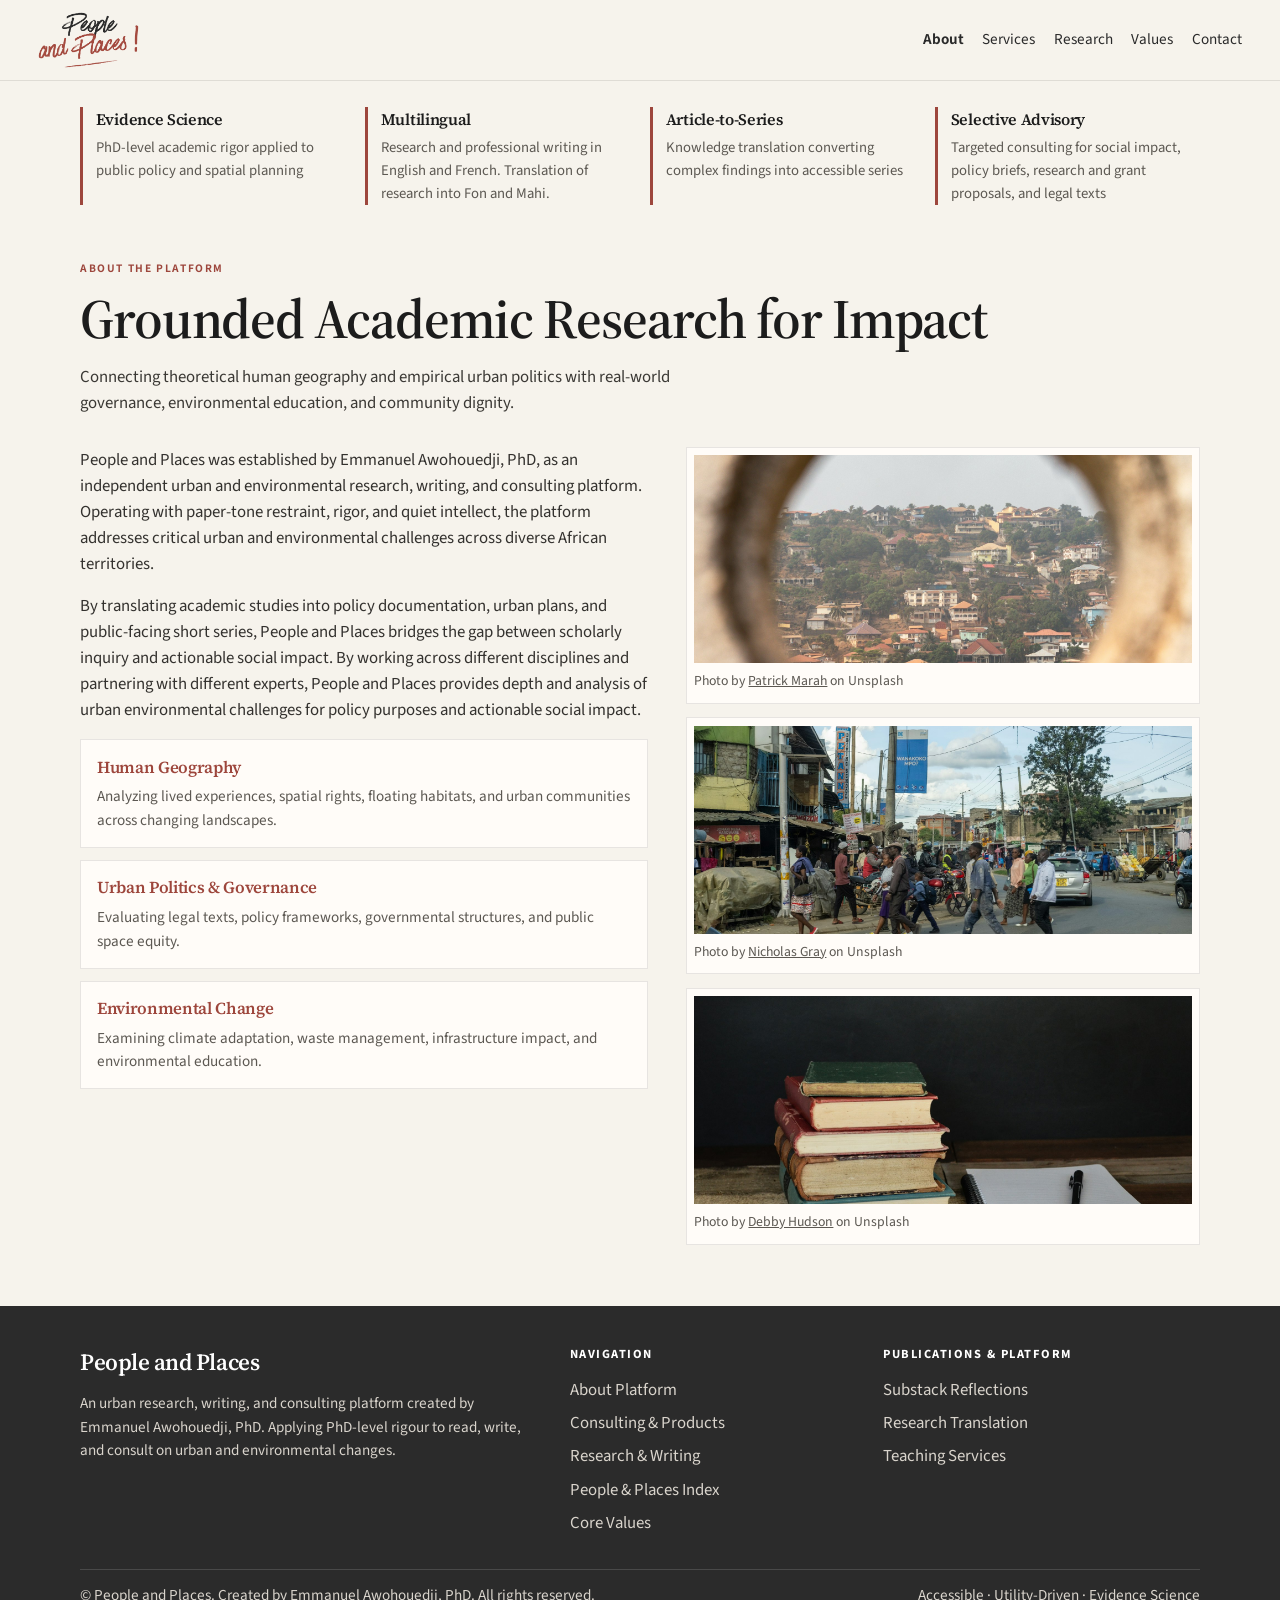
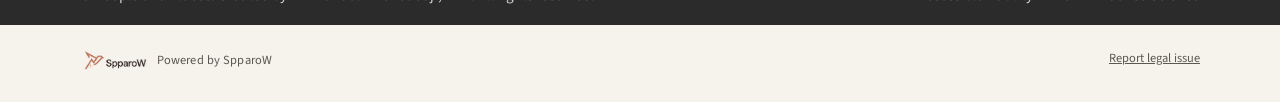
==== commit e9372540: "Apply the site to-do list and link Spéro Faladé to LinkedIn. Use the brush logo, the updated copy an" ====
--- a/about.html
+++ b/about.html
@@ -5,7 +5,7 @@
   <meta name="viewport" content="width=device-width, initial-scale=1">
   <title>About — People and Places</title>
   <meta name="description" content="People and Places connects human geography and urban politics with governance, environmental education, and community dignity.">
-  <link rel="icon" href="favicon.svg" type="image/svg+xml">
+  <link rel="icon" href="assets/favicon-logo.png" type="image/png">
   <link rel="preconnect" href="https://fonts.googleapis.com">
   <link rel="preconnect" href="https://fonts.gstatic.com" crossorigin>
   <link href="https://fonts.googleapis.com/css2?family=Source+Sans+3:wght@400;600;700&family=Source+Serif+4:opsz,wght@8..60,500;8..60,600;8..60,700&display=swap" rel="stylesheet">
@@ -15,23 +15,16 @@
   <a class="skip" href="#content">Skip to content</a>
   <header class="site">
     <a class="brand" href="index.html">
-      <span class="mark">People<br>and Places</span>
-      <span class="brand-text">
-        <strong>People and Places</strong>
-        <small>Emmanuel Awohouedji, PhD</small>
-      </span>
+      <img src="assets/logo.png" width="1460" height="813" alt="People and Places">
     </a>
     <button class="nav-toggle" type="button" aria-expanded="false" aria-controls="site-nav">Menu</button>
     <nav class="site-nav" id="site-nav">
       <a href="about.html" aria-current="page">About</a>
       <a href="services.html">Services</a>
       <a href="research.html">Research</a>
-      <a href="ppi.html">Index (PPI)</a>
       <a href="values.html">Values</a>
       <a href="contact.html">Contact</a>
-      <a class="slot slot-menu" href="contact.html">Write to me</a>
     </nav>
-    <a class="slot slot-bar" href="contact.html">Write to me</a>
   </header>
 
   <main id="content">
@@ -41,8 +34,8 @@
         <p>PhD-level academic rigor applied to public policy and spatial planning</p>
       </article>
       <article>
-        <h2>Trilingual Rigor</h2>
-        <p>Research and professional writing in English, French, and Fon</p>
+        <h2>Multilingual</h2>
+        <p>Research and professional writing in English and French. Translation of research into Fon and Mahi.</p>
       </article>
       <article>
         <h2>Article-to-Series</h2>
@@ -50,20 +43,20 @@
       </article>
       <article>
         <h2>Selective Advisory</h2>
-        <p>Targeted consulting for social impact, policy briefs, and legal texts</p>
+        <p>Targeted consulting for social impact, policy briefs, research and grant proposals, and legal texts</p>
       </article>
     </section>
 
     <section class="wrap page-head">
       <p class="kicker">About the platform</p>
-      <h1>Grounded Academic Research for Actionable Public Policy</h1>
+      <h1>Grounded Academic Research for Impact</h1>
       <p class="lede">Connecting theoretical human geography and empirical urban politics with real-world governance, environmental education, and community dignity.</p>
     </section>
 
     <section class="wrap split">
       <div class="prose">
-        <p>People and Places was established by Emmanuel Awohouedji, PhD, as an independent urban research, writing, and consulting platform. Operating with paper-tone restraint and quiet intellect, the platform addresses critical urban and environmental challenges across diverse territories.</p>
-        <p>By translating academic studies into policy documentation, urban plans, and public-facing short series, People and Places bridges the gap between scholarly inquiry and actionable social impact.</p>
+        <p>People and Places was established by Emmanuel Awohouedji, PhD, as an independent urban and environmental research, writing, and consulting platform. Operating with paper-tone restraint, rigor, and quiet intellect, the platform addresses critical urban and environmental challenges across diverse African territories.</p>
+        <p>By translating academic studies into policy documentation, urban plans, and public-facing short series, People and Places bridges the gap between scholarly inquiry and actionable social impact. By working across different disciplines and partnering with different experts, People and Places provides depth and analysis of urban environmental challenges for policy purposes and actionable social impact.</p>
         <article class="domain">
           <h3>Human Geography</h3>
           <p>Analyzing lived experiences, spatial rights, floating habitats, and urban communities across changing landscapes.</p>
@@ -79,12 +72,16 @@
       </div>
       <div>
         <figure class="stack-photo">
-          <img src="assets/landscape-road.jpg" width="378" height="126" alt="A red dirt road running through dense green forest">
-          <figcaption>Environmental change and spatial access across rural and urban landscapes</figcaption>
+          <img src="assets/city-wall.jpg" width="1800" height="1800" alt="A city seen through a hole in a stone wall">
+          <figcaption>Photo by <a href="https://unsplash.com/photos/x6h-zLtrN6I">Patrick Marah</a> on Unsplash</figcaption>
         </figure>
         <figure class="stack-photo">
-          <img src="assets/papers-spread.jpg" width="378" height="180" alt="Printed academic pages spread across a table">
-          <figcaption>Textual analysis, proposal writing, and research translation</figcaption>
+          <img src="assets/street.jpg" width="1800" height="1200" alt="People walking along a city street">
+          <figcaption>Photo by <a href="https://unsplash.com/photos/cJezwjFlJqc">Nicholas Gray</a> on Unsplash</figcaption>
+        </figure>
+        <figure class="stack-photo">
+          <img src="assets/books-desk.jpg" width="1800" height="1192" alt="A stack of books beside printed paper and a pen">
+          <figcaption>Photo by <a href="https://unsplash.com/photos/asviIGR3CPE">Debby Hudson</a> on Unsplash</figcaption>
         </figure>
       </div>
     </section>
@@ -121,7 +118,7 @@
     </div>
   </footer>
   <p class="legal-row wrap">
-    <a class="credit" href="https://www.spparow.org">Powered by <span>SpparoW</span></a>
+    <a class="credit" href="https://www.spparow.org"><img src="assets/spparow-logo.png" width="700" height="233" alt=""><span>Powered by <span>SpparoW</span></span></a>
     <a href="mailto:emmanuel.awohouedji@gmail.com?subject=Legal%20issue">Report legal issue</a>
   </p>
   <script src="site.js"></script>
--- a/styles.css
+++ b/styles.css
@@ -65,9 +65,13 @@
 .brand {
   display: flex;
   align-items: center;
-  gap: 0.7rem;
   text-decoration: none;
   margin-right: auto;
+}
+
+.brand img {
+  height: 3.5rem;
+  width: auto;
 }
 
 .mark {
@@ -195,6 +199,20 @@
 
 .btn.light:hover { background: var(--paper); }
 
+.btn.ghost {
+  background: transparent;
+  color: #fff;
+  border: 1px solid rgba(255, 255, 255, 0.75);
+}
+
+.btn.ghost:hover { background: rgba(255, 255, 255, 0.12); }
+
+.btn-row { display: flex; flex-wrap: wrap; gap: 0.6rem; }
+
+.engage-alt { margin: 0.85rem 0 0; font-size: 0.95rem; }
+
+.engage-alt a, .engage-note a { color: #fff; }
+
 .hero {
   display: grid;
   grid-template-columns: minmax(0, 1.15fr) minmax(16rem, 0.85fr);
@@ -228,7 +246,9 @@
 
 .hero-photo img {
   width: 100%;
-  height: auto;
+  height: clamp(16rem, 34vw, 24rem);
+  object-fit: cover;
+  object-position: center 20%;
 }
 
 .hero-photo figcaption {
@@ -301,7 +321,8 @@
 
 .stack-photo img {
   width: 100%;
-  height: auto;
+  height: 13rem;
+  object-fit: cover;
 }
 
 .stack-photo figcaption {
@@ -559,7 +580,7 @@
 
 .contact-grid {
   display: grid;
-  grid-template-columns: minmax(0, 0.9fr) minmax(0, 1.1fr);
+  grid-template-columns: minmax(0, 36rem);
   gap: 2rem;
   padding-bottom: 3rem;
 }
@@ -661,6 +682,18 @@
 
 .legal-row a { color: var(--muted); }
 
+.legal-row .credit {
+  display: inline-flex;
+  align-items: center;
+  gap: 0.45rem;
+  text-decoration: none;
+}
+
+.legal-row .credit img {
+  height: 1.45rem;
+  width: auto;
+}
+
 .credit span { letter-spacing: 0.01em; }
 
 @media (max-width: 980px) {
